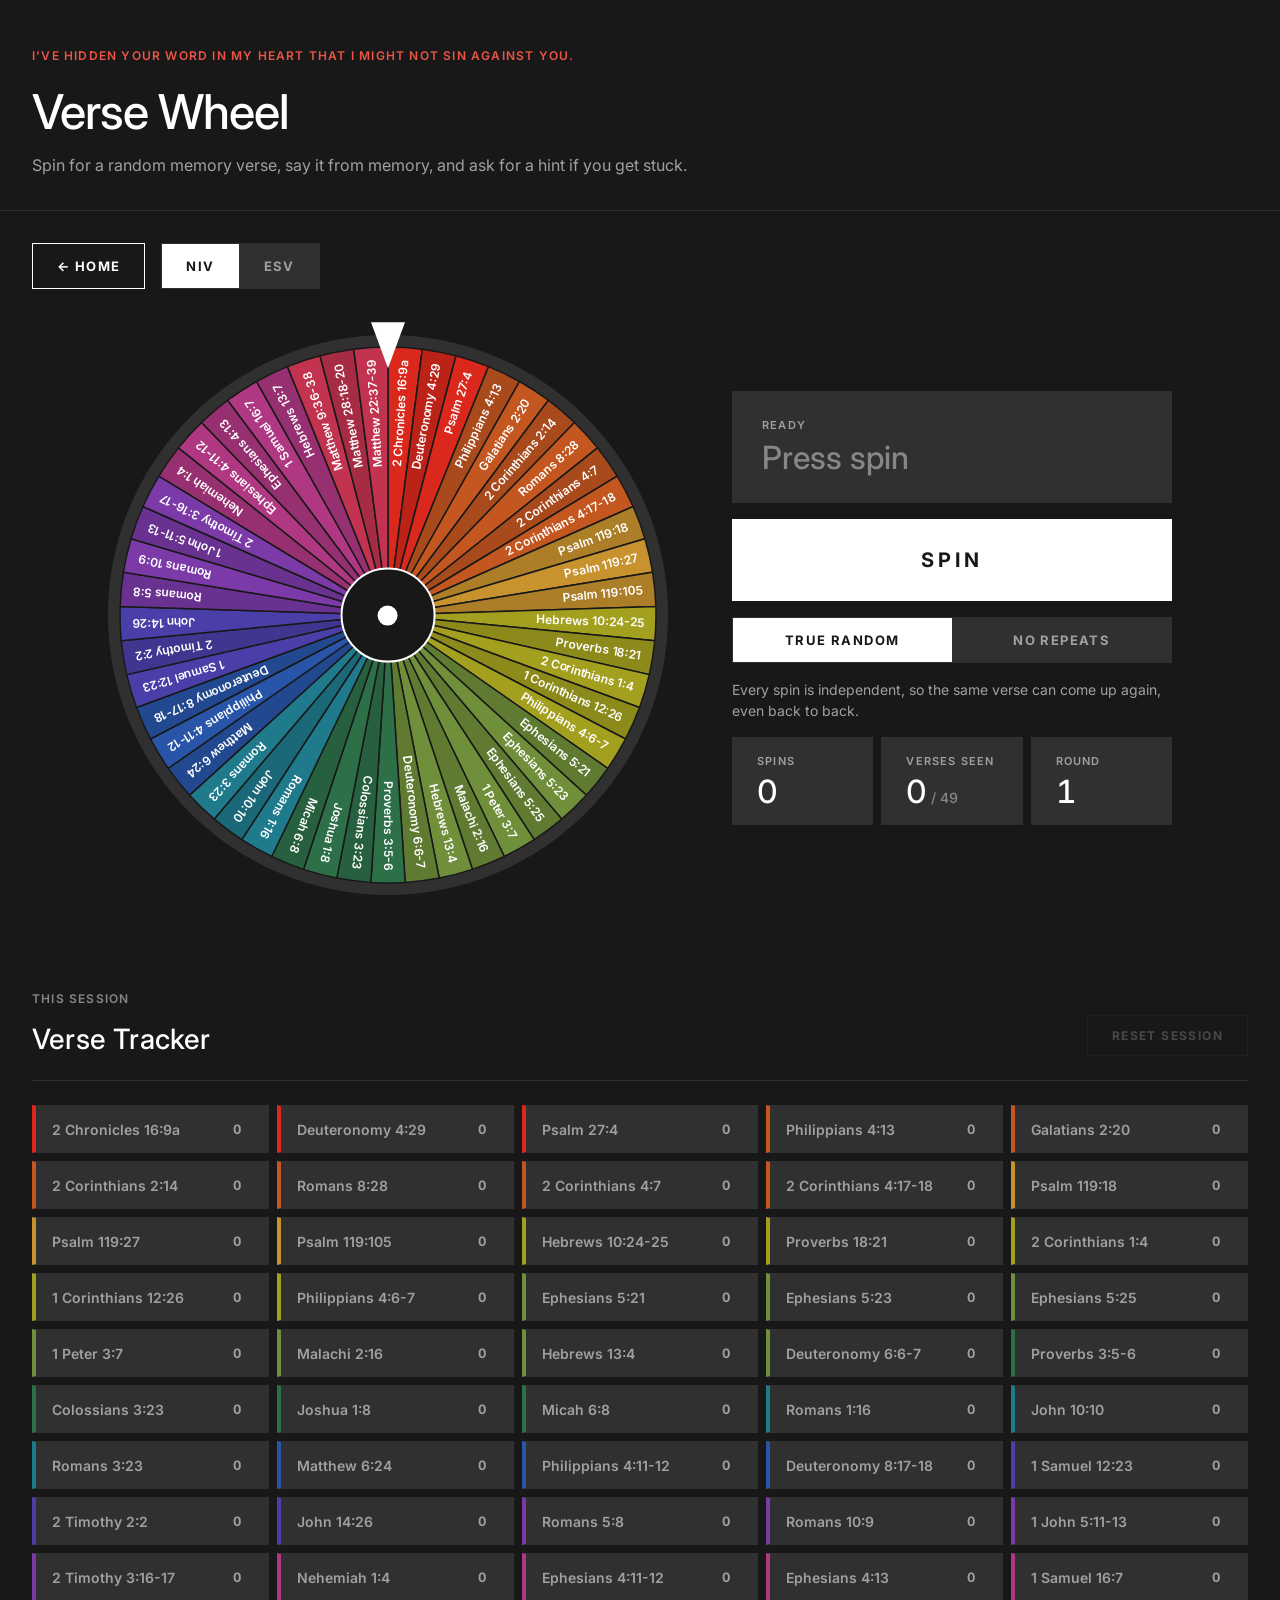
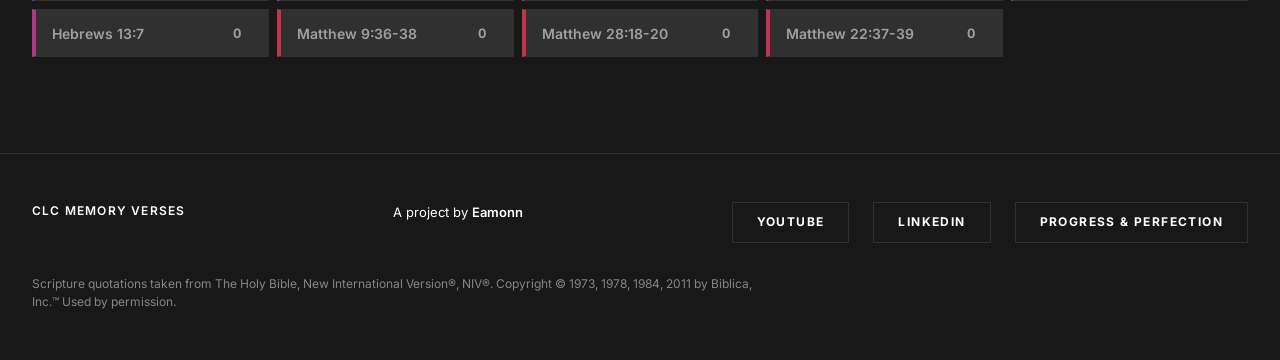
==== verse-wheel/index.html @ 1c8c3b12 "Add Verse Wheel sub page at /verse-wheel/ Wheel-of-fortune spinner that cycles through every verse r" ====
<!DOCTYPE html>
<html lang="en">
<head>
<meta charset="UTF-8">
<meta name="viewport" content="width=device-width, initial-scale=1.0">
<title>Verse Wheel — CLC Verses</title>
<meta name="description" content="Spin a wheel to pull a random memory verse from the CLC 2 Year All-In Curriculum.">
<link rel="canonical" href="https://clc-verses.netlify.app/verse-wheel/">

<!-- Open Graph -->
<meta property="og:type" content="website">
<meta property="og:url" content="https://clc-verses.netlify.app/verse-wheel/">
<meta property="og:title" content="Verse Wheel — CLC Verses">
<meta property="og:image" content="https://clc-verses.netlify.app/assets/twitterimg.png">
<meta property="og:image:secure_url" content="https://clc-verses.netlify.app/assets/twitterimg.png">
<meta property="og:image:type" content="image/png">
<meta property="og:image:width" content="2006">
<meta property="og:image:height" content="892">
<meta property="og:image:alt" content="CLC Verses — All-In Scripture Memorization">
<meta property="og:description" content="Spin a wheel to pull a random memory verse from the CLC 2 Year All-In Curriculum.">
<meta property="og:site_name" content="CLC Verses">
<meta property="og:locale" content="en_US">

<!-- Twitter Card -->
<meta name="twitter:card" content="summary_large_image">
<meta name="twitter:creator" content="@eamonncottrell">
<meta name="twitter:url" content="https://clc-verses.netlify.app/verse-wheel/">
<meta name="twitter:title" content="Verse Wheel — CLC Verses">
<meta name="twitter:description" content="Spin a wheel to pull a random memory verse from the CLC 2 Year All-In Curriculum.">
<meta name="twitter:image" content="https://clc-verses.netlify.app/assets/twitterimg.png">
<meta name="twitter:image:alt" content="CLC Verses — All-In Scripture Memorization">

<link rel="preconnect" href="https://fonts.googleapis.com">
<link rel="preconnect" href="https://fonts.gstatic.com" crossorigin>
<link rel="preload" href="https://fonts.googleapis.com/css2?family=Inter:wght@400;500;600;700&display=optional" as="style">
<link href="https://fonts.googleapis.com/css2?family=Inter:wght@400;500;600;700&display=optional" rel="stylesheet" media="print" onload="this.media='all'">
<noscript><link href="https://fonts.googleapis.com/css2?family=Inter:wght@400;500;600;700&display=optional" rel="stylesheet"></noscript>
<style>
:root {
  --canvas: #181818;
  --canvas-elevated: #303030;
  --hairline: #303030;
  --ink: #ffffff;
  --body: #a0a0a0;
  --muted: #868686;

  --xxxs: 4px;  --xxs: 8px;  --xs: 16px;  --sm: 24px;
  --md: 32px;   --lg: 48px;  --xl: 64px;  --xxl: 96px;

  --ease-out: cubic-bezier(0.2, 0.65, 0.3, 1);
}

* { box-sizing: border-box; margin: 0; padding: 0; }

html, body {
  background: var(--canvas);
  color: var(--ink);
  font-family: 'Inter', -apple-system, system-ui, sans-serif;
  font-weight: 400;
  -webkit-font-smoothing: antialiased;
  min-height: 100vh;
}
body:has(dialog[open]) { overflow: hidden; }

button {
  font-family: inherit;
  border: none;
  background: none;
  color: inherit;
  cursor: pointer;
  padding: 0;
  text-align: left;
}
a { color: inherit; }

:focus-visible { outline: 2px solid var(--ink); outline-offset: 3px; }

.sr-only {
  position: absolute;
  width: 1px; height: 1px;
  overflow: hidden;
  clip: rect(0 0 0 0);
  white-space: nowrap;
}

/* ===== HEADER ===== */
.site-header {
  padding: var(--lg) var(--md) var(--md);
  border-bottom: 1px solid var(--hairline);
  max-width: 1280px;
  margin: 0 auto;
}
.eyebrow {
  font-size: 12px;
  font-weight: 600;
  letter-spacing: 1.2px;
  text-transform: uppercase;
  margin-bottom: var(--sm);
}
.site-header h1 {
  font-size: 48px;
  font-weight: 500;
  line-height: 1.05;
  letter-spacing: -0.96px;
  margin-bottom: var(--xs);
}
.site-header .lede {
  color: var(--body);
  font-size: 16px;
  line-height: 1.55;
  max-width: 680px;
}

/* ===== TOOLBAR ===== */
main {
  padding: var(--md) var(--md) var(--xxl);
  max-width: 1280px;
  margin: 0 auto;
}
.toolbar {
  display: flex;
  align-items: center;
  gap: var(--xs);
  flex-wrap: wrap;
  margin-bottom: var(--md);
}
.back-link {
  display: inline-flex;
  align-items: center;
  gap: var(--xxs);
  font-size: 13px;
  font-weight: 700;
  letter-spacing: 1.4px;
  text-transform: uppercase;
  text-decoration: none;
  color: var(--ink);
  cursor: pointer;
  padding: 14px var(--sm);
  border: 1px solid var(--ink);
  background: transparent;
  white-space: nowrap;
  user-select: none;
  transition: background 0.15s var(--ease-out), color 0.15s var(--ease-out);
}
.back-link:hover { background: var(--ink); color: var(--canvas); }

/* Segmented toggle — same look as the home page's view / translation toggles */
.segmented {
  display: inline-flex;
  border: 1px solid var(--hairline);
  background: var(--canvas-elevated);
}
.segmented button {
  padding: 14px 24px;
  font-size: 13px;
  font-weight: 700;
  letter-spacing: 1.4px;
  text-transform: uppercase;
  color: var(--body);
  transition: background 0.18s var(--ease-out), color 0.18s var(--ease-out);
}
.segmented button:hover { color: var(--ink); }
.segmented button.is-active { background: var(--ink); color: var(--canvas); }
.segmented .divider { width: 1px; background: var(--hairline); }

/* ===== STAGE: wheel + controls ===== */
.stage {
  display: grid;
  gap: var(--lg);
  max-width: 600px;
  margin: 0 auto;
}

.wheel-wrap {
  position: relative;
  width: 100%;
  margin-top: 14px; /* room for the pointer tip that overhangs the rim */
  padding: 10px;
  border-radius: 50%;
  background: var(--canvas-elevated);
  border: 1px solid var(--hairline);
}
/* The canvas is square, so its corners swing outside the circle while it
   rotates. Clipping here keeps them from creating page-level overflow
   (which widens the layout viewport on phones mid-spin). */
.wheel-clip {
  border-radius: 50%;
  overflow: hidden;
  aspect-ratio: 1;
}
.wheel {
  display: block;
  width: 100%;
  aspect-ratio: 1;
  will-change: transform;
}
.hub {
  position: absolute;
  top: 50%; left: 50%;
  width: 17%;
  aspect-ratio: 1;
  transform: translate(-50%, -50%);
  border-radius: 50%;
  background: var(--canvas);
  border: 2px solid var(--ink);
  display: grid;
  place-items: center;
  pointer-events: none;
}
.hub::after {
  content: "";
  width: 22%; aspect-ratio: 1;
  border-radius: 50%;
  background: var(--ink);
}
.pointer {
  position: absolute;
  top: -14px; left: 50%;
  width: 34px; height: 46px;
  margin-left: -17px;
  background: var(--ink);
  clip-path: polygon(0 0, 100% 0, 50% 100%);
  transform-origin: 50% 10%;
  z-index: 2;
  pointer-events: none;
}
.pointer.is-settling { transition: transform 0.28s var(--ease-out); }

.controls { display: grid; gap: var(--xs); align-content: center; }

.readout {
  --accent: var(--hairline);
  border: 1px solid var(--hairline);
  border-left: 6px solid var(--accent);
  background: var(--canvas-elevated);
  padding: var(--sm);
  min-height: 112px;
  display: flex;
  flex-direction: column;
  justify-content: center;
  gap: var(--xxs);
  transition: border-color 0.2s var(--ease-out);
}
.readout-label {
  font-size: 11px;
  font-weight: 600;
  letter-spacing: 1.2px;
  text-transform: uppercase;
  color: var(--body);
}
.readout-ref {
  font-size: 32px;
  font-weight: 700;
  line-height: 1.15;
  white-space: nowrap;
  overflow: hidden;
  text-overflow: ellipsis;
}
.readout.is-idle .readout-ref { color: var(--muted); font-weight: 500; }
.readout.is-spinning .readout-ref { color: var(--body); }

.spin-btn {
  width: 100%;
  padding: 28px var(--md);
  background: var(--ink);
  color: var(--canvas);
  border: 1px solid var(--ink);
  font-size: 20px;
  font-weight: 700;
  letter-spacing: 4px;
  text-transform: uppercase;
  text-align: center;
  transition: background 0.15s var(--ease-out), color 0.15s var(--ease-out), transform 0.15s var(--ease-out), opacity 0.15s var(--ease-out);
}
.spin-btn:hover:not(:disabled) { background: transparent; color: var(--ink); }
.spin-btn:active:not(:disabled) { transform: scale(0.99); }
.spin-btn:disabled { opacity: 0.35; cursor: not-allowed; }

.mode-toggle { display: flex; }
.mode-toggle button { flex: 1; text-align: center; padding-left: var(--xs); padding-right: var(--xs); }
.mode-note {
  color: var(--body);
  font-size: 14px;
  line-height: 1.5;
  min-height: 3em;
}

.stats {
  display: grid;
  grid-template-columns: repeat(auto-fit, minmax(120px, 1fr));
  gap: var(--xxs);
}
.stat {
  background: var(--canvas-elevated);
  border: 1px solid var(--hairline);
  padding: var(--xs) var(--sm);
}
.stat-label {
  font-size: 11px;
  font-weight: 600;
  letter-spacing: 1.2px;
  text-transform: uppercase;
  color: var(--body);
  margin-bottom: var(--xxs);
}
.stat-value {
  font-size: 32px;
  font-weight: 500;
  line-height: 1;
  letter-spacing: -0.4px;
  font-variant-numeric: tabular-nums;
}
.stat-value small { font-size: 14px; color: var(--muted); font-weight: 500; letter-spacing: 0; }

/* ===== TRACKER ===== */
.tracker { margin-top: var(--xxl); }
.tracker-head {
  display: flex;
  align-items: flex-end;
  justify-content: space-between;
  gap: var(--sm);
  flex-wrap: wrap;
  padding-bottom: var(--sm);
  margin-bottom: var(--sm);
  border-bottom: 1px solid var(--hairline);
}
.section-label {
  font-size: 12px;
  font-weight: 600;
  letter-spacing: 1.2px;
  text-transform: uppercase;
  color: var(--muted);
  margin-bottom: var(--xs);
}
.section-head { font-size: 28px; font-weight: 500; letter-spacing: 0.2px; }
.reset-btn {
  padding: 12px var(--sm);
  border: 1px solid var(--hairline);
  font-size: 12px;
  font-weight: 700;
  letter-spacing: 1.4px;
  text-transform: uppercase;
  color: var(--body);
  transition: background 0.15s var(--ease-out), color 0.15s var(--ease-out), border-color 0.15s var(--ease-out);
}
.reset-btn:hover:not(:disabled) { color: var(--ink); border-color: var(--ink); }
.reset-btn.is-armed { background: var(--ink); color: var(--canvas); border-color: var(--ink); }
.reset-btn:disabled { opacity: 0.35; cursor: not-allowed; }

.chip-grid {
  list-style: none;
  display: grid;
  grid-template-columns: repeat(auto-fill, minmax(230px, 1fr));
  gap: var(--xxs);
}
.chip {
  display: flex;
  align-items: center;
  justify-content: space-between;
  gap: var(--xs);
  padding: 12px var(--xs);
  background: var(--canvas-elevated);
  border: 1px solid var(--hairline);
  border-left: 4px solid var(--accent);
  color: var(--body);
}
.chip-ref { font-size: 14px; font-weight: 600; }
.chip-count {
  min-width: 30px;
  text-align: center;
  padding: 2px 8px;
  border: 1px solid var(--hairline);
  font-size: 13px;
  font-weight: 700;
  font-variant-numeric: tabular-nums;
}
.chip.is-hit { color: var(--ink); }
.chip.is-hit .chip-count { background: var(--ink); color: var(--canvas); border-color: var(--ink); }
.chip.is-new { animation: chip-pop 0.9s var(--ease-out); }
@keyframes chip-pop {
  0%   { transform: scale(1.05); border-color: var(--ink); border-left-color: var(--ink); }
  100% { transform: scale(1); }
}

/* ===== RESULT DIALOG ===== */
.result {
  border: none;
  background: transparent;
  color: var(--ink);
  width: 100%;
  height: 100%;
  max-width: none;
  max-height: none;
  padding: var(--sm);
  overflow-y: auto;
}
.result[open] { display: flex; }
.result::backdrop {
  background: rgba(10, 10, 10, 0.84);
  opacity: 0;
  transition: opacity 0.25s var(--ease-out);
}
.result.is-in::backdrop { opacity: 1; }

.result-card {
  --accent: var(--ink);
  width: 100%;
  max-width: 880px;
  margin: auto;
  background: var(--canvas-elevated);
  border: 1px solid var(--accent);
  opacity: 0;
  transform: translateY(20px) scale(0.97);
  transition: opacity 0.26s var(--ease-out), transform 0.38s var(--ease-out);
}
.result.is-in .result-card { opacity: 1; transform: none; }

.result-top {
  height: 72px;
  background: var(--accent);
  position: relative;
}
.result-top::after {
  content: "";
  position: absolute;
  bottom: var(--xs);
  left: var(--lg);
  width: 24px;
  height: 1px;
  background: rgba(255,255,255,0.6);
}
.result-body { padding: var(--lg); }
.result-eyebrow {
  font-size: 12px;
  font-weight: 600;
  letter-spacing: 1.2px;
  text-transform: uppercase;
  color: var(--body);
  margin-bottom: var(--sm);
}
.result-refrow {
  display: flex;
  align-items: center;
  flex-wrap: wrap;
  gap: var(--xs) var(--sm);
}
.result-ref {
  font-size: clamp(34px, 6vw, 56px);
  font-weight: 500;
  line-height: 1.05;
  letter-spacing: -1px;
}
.hint-btn {
  padding: 12px var(--xs);
  border: 1px solid var(--ink);
  font-size: 12px;
  font-weight: 700;
  letter-spacing: 1.4px;
  text-transform: uppercase;
  white-space: nowrap;
  transition: background 0.15s var(--ease-out), color 0.15s var(--ease-out);
}
.hint-btn:hover, .hint-btn[aria-expanded="true"] { background: var(--ink); color: var(--canvas); }

/* Accordion via grid-template-rows, same technique as the home page's verse cards */
.hint {
  display: grid;
  grid-template-rows: minmax(0, 0fr);
  transition: grid-template-rows 0.36s var(--ease-out);
}
.hint.is-open { grid-template-rows: minmax(0, 1fr); }
.hint-inner { min-height: 0; overflow: hidden; }
.hint-body {
  margin-top: var(--sm);
  padding-top: var(--sm);
  border-top: 1px solid var(--hairline);
  border-top-color: rgba(255,255,255,0.14);
}
.hint-label {
  font-size: 11px;
  font-weight: 600;
  letter-spacing: 1.2px;
  text-transform: uppercase;
  color: var(--body);
  margin-bottom: var(--xxs);
}
.hint-text {
  font-size: clamp(20px, 3.6vw, 28px);
  line-height: 1.35;
}
.result-count {
  margin-top: var(--md);
  font-size: 13px;
  color: var(--body);
}
.result-actions {
  display: flex;
  gap: var(--xs);
  margin-top: var(--sm);
  flex-wrap: wrap;
}
.btn {
  flex: 1 1 180px;
  padding: 18px var(--sm);
  border: 1px solid var(--ink);
  font-size: 13px;
  font-weight: 700;
  letter-spacing: 1.4px;
  text-transform: uppercase;
  text-align: center;
  transition: background 0.15s var(--ease-out), color 0.15s var(--ease-out);
}
.btn-solid { background: var(--ink); color: var(--canvas); }
.btn-solid:hover { background: transparent; color: var(--ink); }
.btn-ghost:hover { background: var(--ink); color: var(--canvas); }

/* ===== FOOTER ===== */
footer {
  border-top: 1px solid var(--hairline);
  padding: var(--lg) var(--md);
  max-width: 1280px;
  margin: 0 auto;
  color: var(--body);
  font-size: 13px;
  line-height: 1.55;
  display: flex;
  flex-direction: column;
  gap: var(--md);
}
.footer-row {
  display: flex;
  justify-content: space-between;
  align-items: flex-start;
  flex-wrap: wrap;
  gap: var(--md);
}
.footer-row .mark {
  font-size: 12px;
  font-weight: 600;
  letter-spacing: 1.2px;
  text-transform: uppercase;
  color: var(--ink);
}
.attribution { max-width: 720px; font-size: 12px; color: var(--muted); line-height: 1.55; }
.byline { font-size: 13px; color: var(--ink); }
.byline strong { font-weight: 600; }
.socials { display: flex; gap: var(--sm); flex-wrap: wrap; }
.socials a {
  font-size: 12px;
  font-weight: 700;
  letter-spacing: 1.4px;
  text-transform: uppercase;
  color: var(--ink);
  text-decoration: none;
  padding: 10px var(--sm);
  border: 1px solid var(--hairline);
  transition: background 0.15s var(--ease-out), color 0.15s var(--ease-out), border-color 0.15s var(--ease-out);
}
.socials a:hover { background: var(--ink); color: var(--canvas); border-color: var(--ink); }

/* ===== RESPONSIVE ===== */
@media (min-width: 1000px) {
  .stage {
    max-width: none;
    grid-template-columns: minmax(0, 560px) minmax(320px, 440px);
    justify-content: center;
    align-items: center;
    gap: var(--xl);
  }
}
@media (max-width: 720px) {
  .site-header { padding: var(--lg) var(--sm) var(--md); }
  .site-header h1 { font-size: 34px; letter-spacing: -0.68px; }
  main { padding: var(--sm) var(--sm) var(--xl); }
  .stage { gap: var(--md); }
  .segmented button { padding: 10px 14px; font-size: 12px; letter-spacing: 0.8px; }
  .back-link { padding: 10px 14px; font-size: 12px; letter-spacing: 0.8px; }
  .readout { min-height: 96px; padding: var(--xs) var(--sm); }
  .readout-ref { font-size: 26px; }
  .spin-btn { padding: 24px var(--sm); font-size: 18px; }
  .tracker { margin-top: var(--xl); }
  .result { padding: var(--xs); }
  .result-top { height: 56px; }
  .result-top::after { left: var(--sm); }
  .result-body { padding: var(--sm); }
  footer { padding: var(--md) var(--sm); }
}
@media (max-width: 420px) {
  .segmented button { padding: 8px 10px; font-size: 11px; letter-spacing: 0.4px; }
  .back-link { padding: 8px 10px; font-size: 11px; letter-spacing: 0.4px; }
  .chip-grid { grid-template-columns: 1fr; }
}

@media (prefers-reduced-motion: reduce) {
  *, *::before, *::after {
    animation-duration: 0.01ms !important;
    transition-duration: 0.01ms !important;
  }
}
</style>

<!-- Favicons -->
<link rel="apple-touch-icon" sizes="180x180" href="/apple-touch-icon.png">
<link rel="icon" type="image/png" sizes="32x32" href="/favicon-32x32.png">
<link rel="icon" type="image/png" sizes="16x16" href="/favicon-16x16.png">
<link rel="manifest" href="/site.webmanifest">
<link rel="mask-icon" href="/safari-pinned-tab.svg" color="#5bbad5">
<meta name="msapplication-TileColor" content="#da532c">
<meta name="theme-color" content="#181818">

<script type="application/ld+json">
{
  "@context": "https://schema.org",
  "@type": "WebPage",
  "name": "Verse Wheel — CLC Verses",
  "url": "https://clc-verses.netlify.app/verse-wheel/",
  "description": "Spin a wheel to pull a random memory verse from the CLC 2 Year All-In Curriculum.",
  "isPartOf": {
    "@type": "WebSite",
    "name": "CLC Verses",
    "url": "https://clc-verses.netlify.app/"
  },
  "inLanguage": "en"
}
</script>
</head>
<body data-translation="NIV">

<header class="site-header">
  <div class="eyebrow" style="color: #ea5544;">I've hidden your word in my heart that I might not sin against you.</div>
  <h1>Verse Wheel</h1>
  <p class="lede">Spin for a random memory verse, say it from memory, and ask for a hint if you get stuck.</p>
</header>

<main>
  <div class="toolbar">
    <a class="back-link" href="/">← Home</a>
    <div class="segmented translation-toggle" role="group" aria-label="Bible translation">
      <button type="button" data-tr="NIV" aria-pressed="true">NIV</button>
      <div class="divider"></div>
      <button type="button" data-tr="ESV" aria-pressed="false">ESV</button>
    </div>
  </div>

  <section class="stage" aria-label="Verse wheel">
    <div class="wheel-wrap">
      <div class="pointer" aria-hidden="true"></div>
      <div class="wheel-clip"><canvas class="wheel" aria-hidden="true"></canvas></div>
      <div class="hub" aria-hidden="true"></div>
    </div>

    <div class="controls">
      <div class="readout is-idle" aria-hidden="true">
        <div class="readout-label">Ready</div>
        <div class="readout-ref">Press spin</div>
      </div>

      <button type="button" class="spin-btn">Spin</button>

      <div class="segmented mode-toggle" role="group" aria-label="Selection mode">
        <button type="button" data-mode="random" aria-pressed="true">True Random</button>
        <div class="divider"></div>
        <button type="button" data-mode="norepeat" aria-pressed="false">No Repeats</button>
      </div>
      <p class="mode-note"></p>

      <div class="stats" aria-label="Session stats">
        <div class="stat"><div class="stat-label">Spins</div><div class="stat-value" data-stat="spins">0</div></div>
        <div class="stat"><div class="stat-label">Verses seen</div><div class="stat-value" data-stat="seen">0</div></div>
        <div class="stat"><div class="stat-label">Round</div><div class="stat-value" data-stat="round">1</div></div>
      </div>
    </div>
  </section>

  <section class="tracker" aria-labelledby="tracker-title">
    <div class="tracker-head">
      <div>
        <div class="section-label">This session</div>
        <h2 class="section-head" id="tracker-title">Verse Tracker</h2>
      </div>
      <button type="button" class="reset-btn">Reset session</button>
    </div>
    <ul class="chip-grid"><!-- rendered by wheel.js --></ul>
  </section>
</main>

<dialog class="result" aria-labelledby="result-ref">
  <div class="result-card">
    <div class="result-top"></div>
    <div class="result-body">
      <div class="result-eyebrow"></div>
      <div class="result-refrow">
        <h2 class="result-ref" id="result-ref"></h2>
        <button type="button" class="hint-btn" aria-expanded="false" aria-controls="result-hint">Show hint</button>
      </div>
      <div class="hint" id="result-hint" inert>
        <div class="hint-inner">
          <div class="hint-body">
            <div class="hint-label">First five words</div>
            <p class="hint-text"></p>
          </div>
        </div>
      </div>
      <p class="result-count"></p>
      <div class="result-actions">
        <button type="button" class="btn btn-ghost" data-act="dismiss">Dismiss</button>
        <button type="button" class="btn btn-solid" data-act="again">Spin Again</button>
      </div>
    </div>
  </div>
</dialog>

<p class="sr-only" id="live" aria-live="polite"></p>

<footer>
  <div class="footer-row">
    <div class="mark">CLC Memory Verses</div>
    <div class="byline">A project by <strong>Eamonn</strong></div>
    <nav class="socials">
      <a href="https://www.youtube.com/@eamonncottrell" target="_blank" rel="noopener noreferrer">YouTube</a>
      <a href="https://www.linkedin.com/in/eamonncottrell/" target="_blank" rel="noopener noreferrer">LinkedIn</a>
      <a href="https://www.progressandperfection.com/" target="_blank" rel="noopener noreferrer">Progress & Perfection</a>
    </nav>
  </div>
  <div class="footer-row">
    <div class="attribution" data-attribution></div>
  </div>
</footer>

<script src="/data.js" defer></script>
<script src="/verse-wheel/wheel.js" defer></script>
</body>
</html>
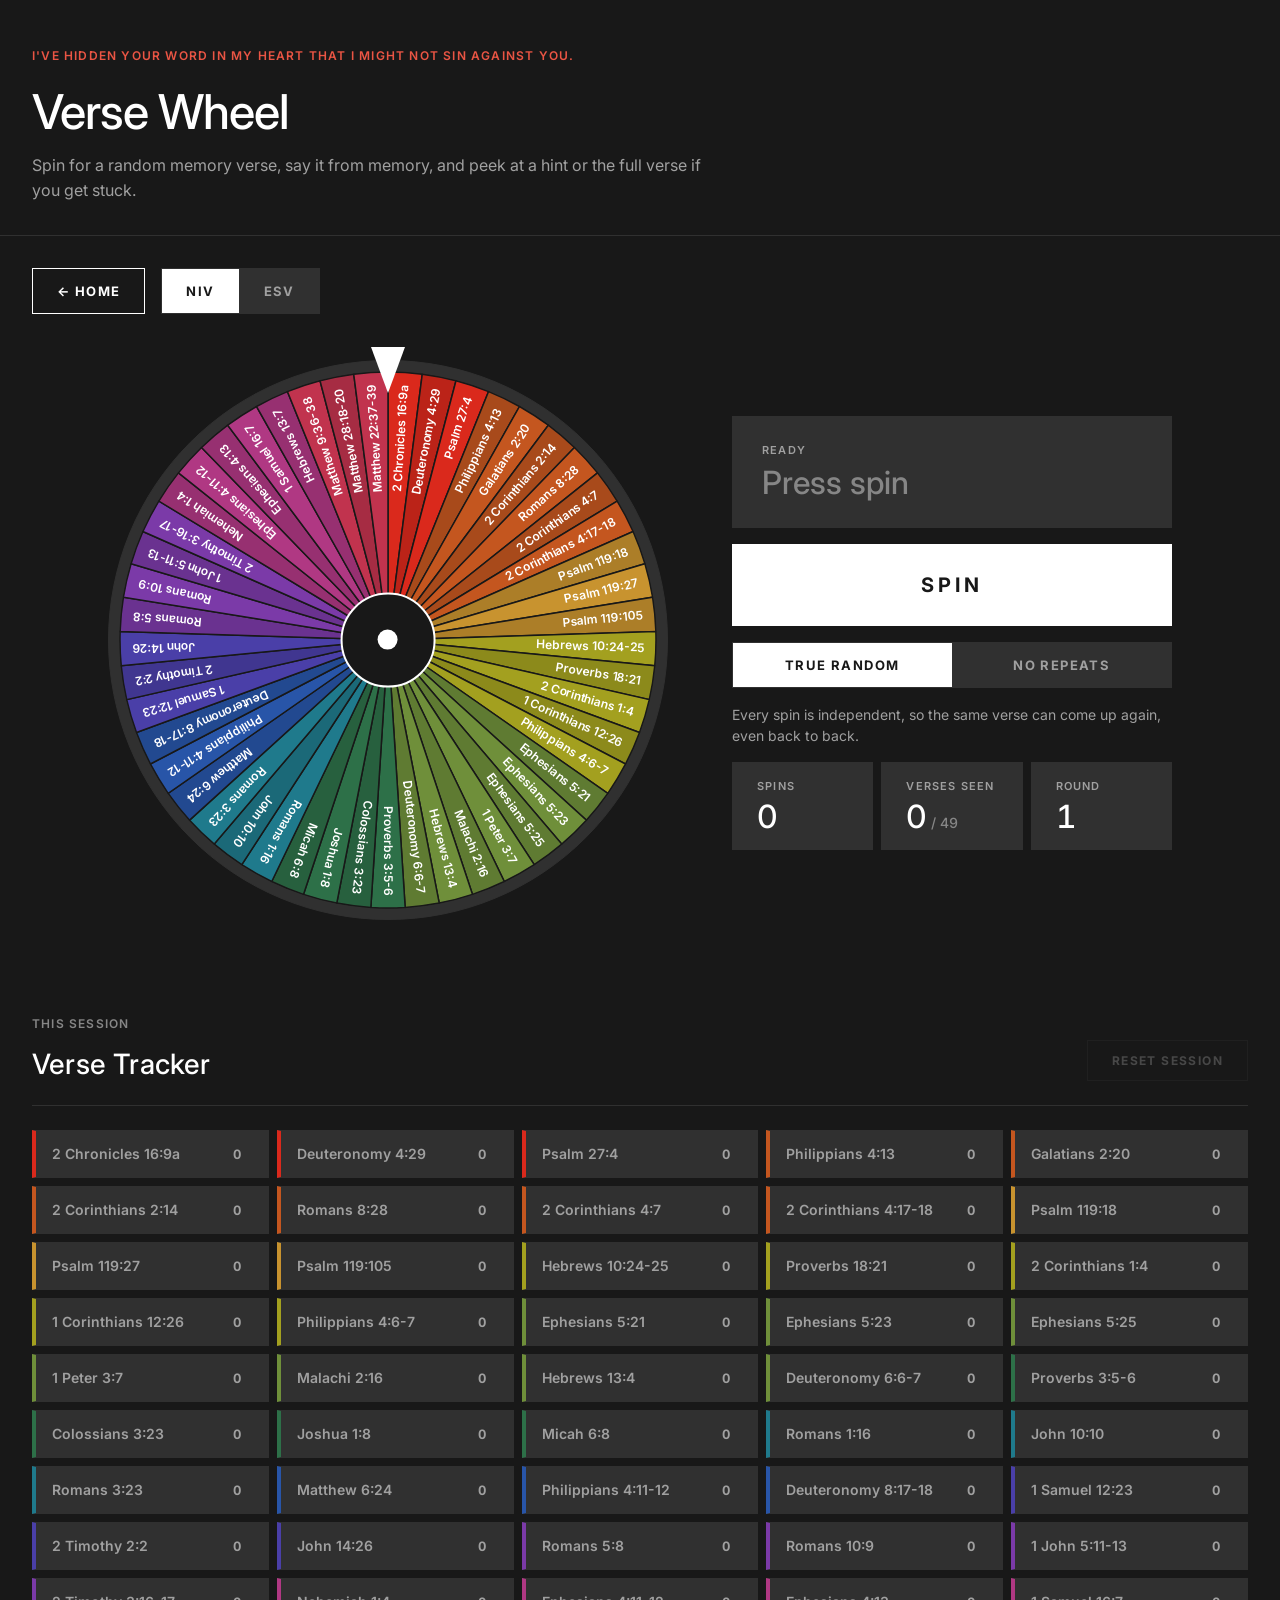
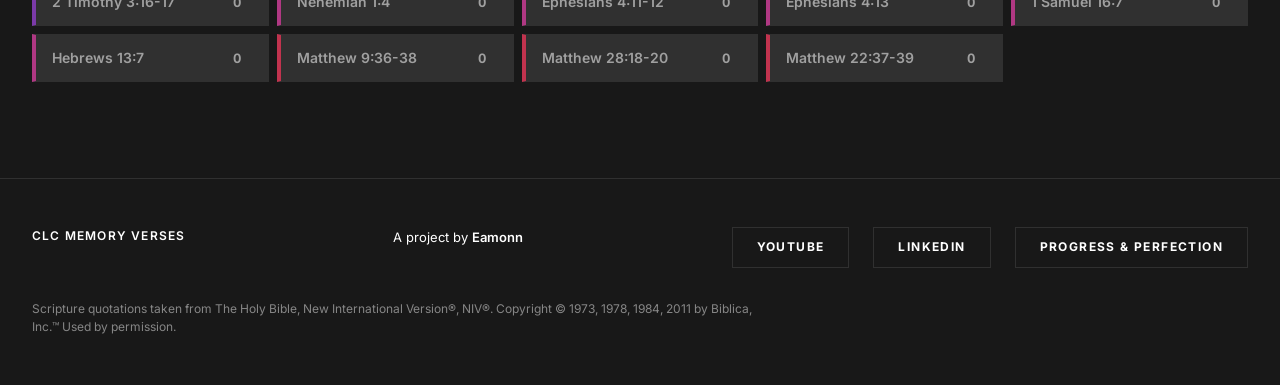
==== commit 97b60676: "Add Show verse button to Verse Wheel result card Reveals the full verse in the current translation. " ====
--- a/verse-wheel/index.html
+++ b/verse-wheel/index.html
@@ -450,6 +450,7 @@
   line-height: 1.05;
   letter-spacing: -1px;
 }
+.reveal-btns { display: flex; flex-wrap: wrap; gap: var(--xxs); }
 .hint-btn {
   padding: 12px var(--xs);
   border: 1px solid var(--ink);
@@ -488,6 +489,7 @@
   font-size: clamp(20px, 3.6vw, 28px);
   line-height: 1.35;
 }
+.hint.is-verse .hint-text { font-size: clamp(17px, 2.6vw, 21px); line-height: 1.6; }
 .result-count {
   margin-top: var(--md);
   font-size: 13px;
@@ -629,7 +631,7 @@
 <header class="site-header">
   <div class="eyebrow" style="color: #ea5544;">I've hidden your word in my heart that I might not sin against you.</div>
   <h1>Verse Wheel</h1>
-  <p class="lede">Spin for a random memory verse, say it from memory, and ask for a hint if you get stuck.</p>
+  <p class="lede">Spin for a random memory verse, say it from memory, and peek at a hint or the full verse if you get stuck.</p>
 </header>
 
 <main>
@@ -691,12 +693,15 @@
       <div class="result-eyebrow"></div>
       <div class="result-refrow">
         <h2 class="result-ref" id="result-ref"></h2>
-        <button type="button" class="hint-btn" aria-expanded="false" aria-controls="result-hint">Show hint</button>
+        <div class="reveal-btns">
+          <button type="button" class="hint-btn" data-reveal="hint" aria-expanded="false" aria-controls="result-hint">Show hint</button>
+          <button type="button" class="hint-btn" data-reveal="verse" aria-expanded="false" aria-controls="result-hint">Show verse</button>
+        </div>
       </div>
       <div class="hint" id="result-hint" inert>
         <div class="hint-inner">
           <div class="hint-body">
-            <div class="hint-label">First five words</div>
+            <div class="hint-label"></div>
             <p class="hint-text"></p>
           </div>
         </div>
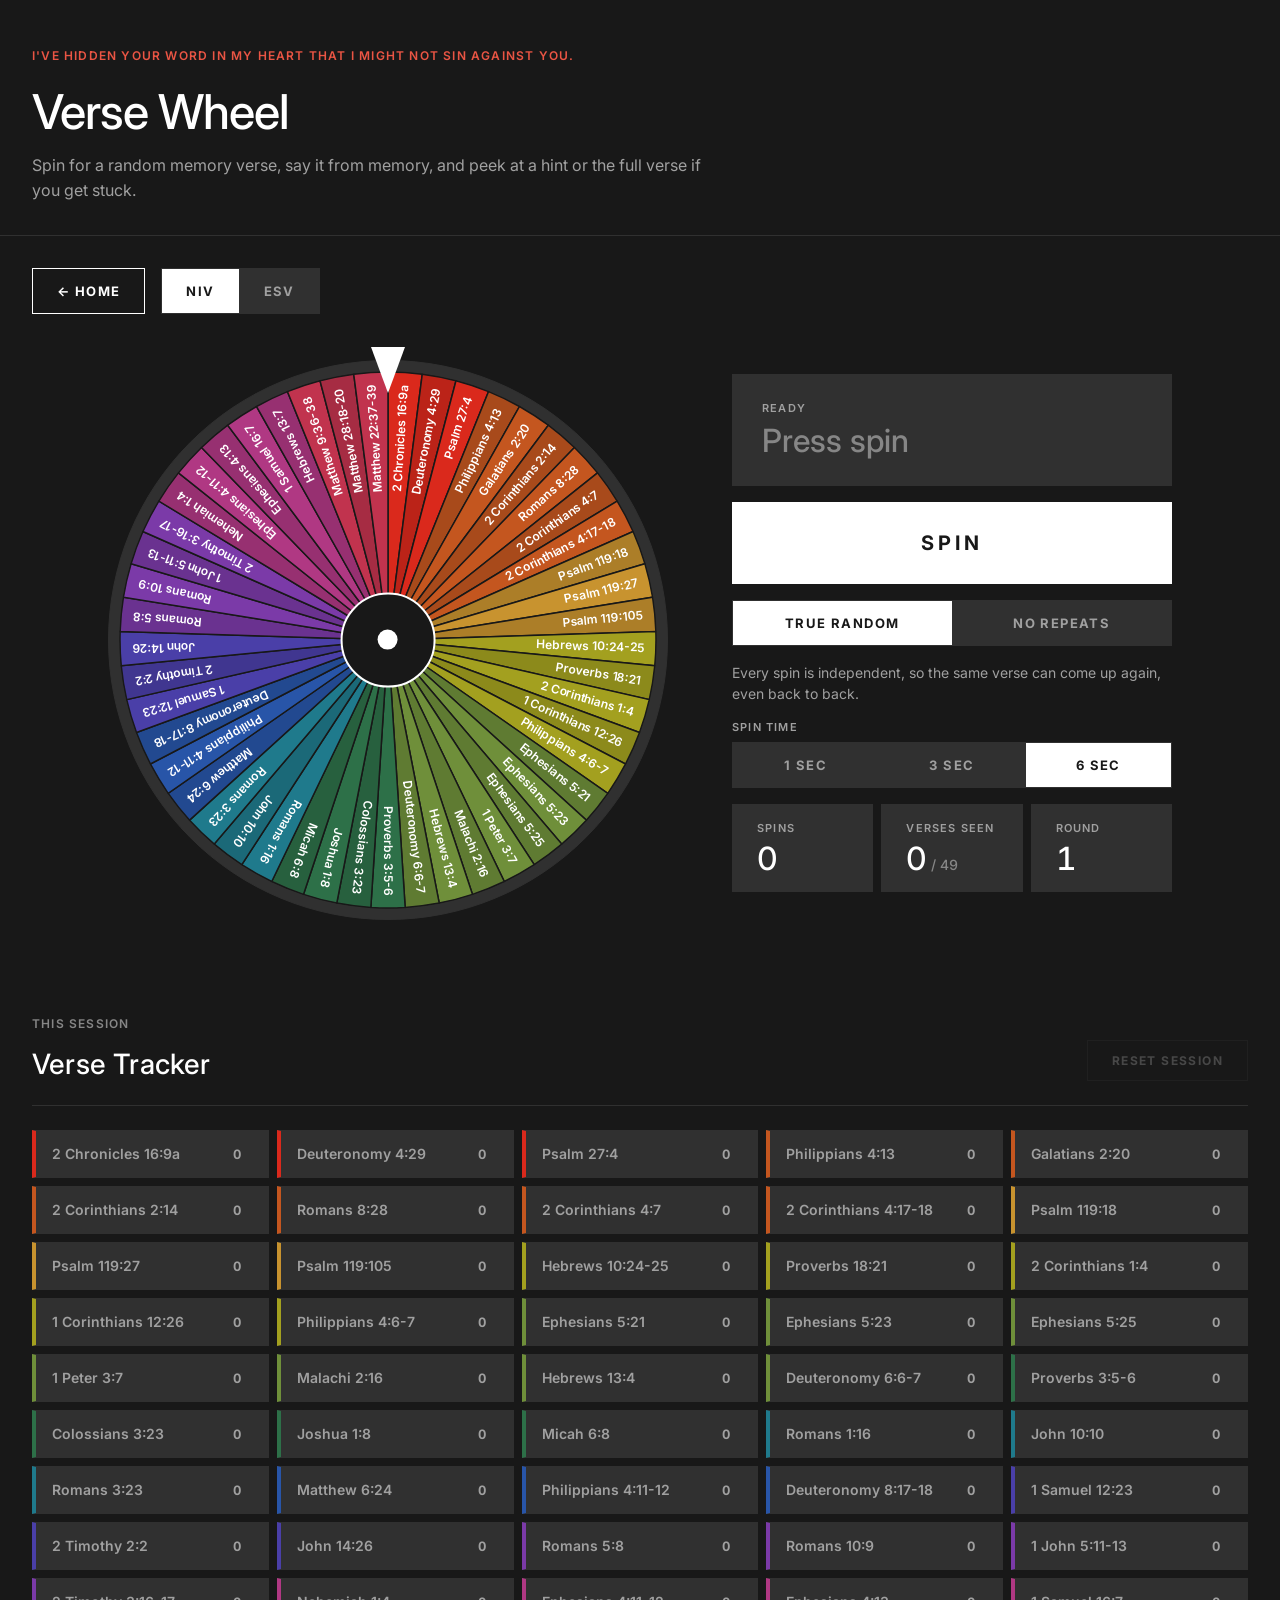
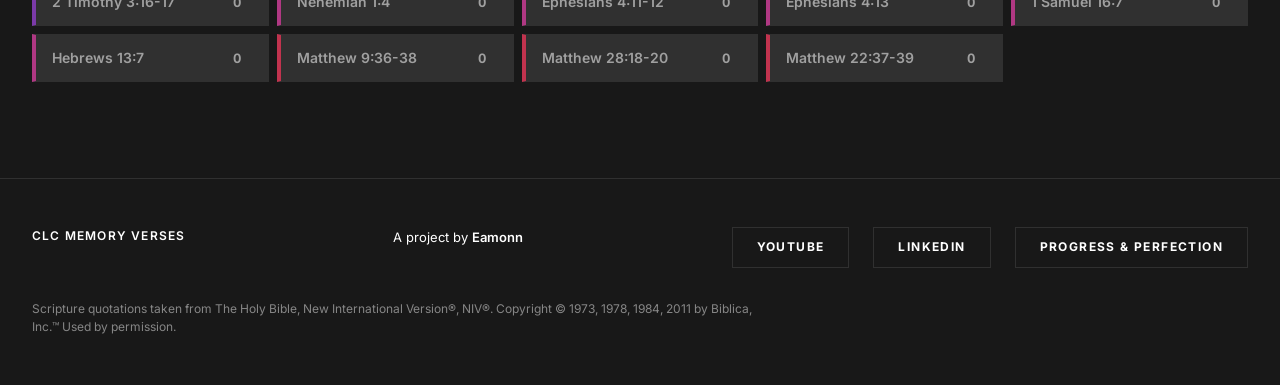
==== commit 3b48086e: "Add spin time option (1, 3, or 6 sec) to Verse Wheel Fewer full turns at shorter durations so the sp" ====
--- a/verse-wheel/index.html
+++ b/verse-wheel/index.html
@@ -276,8 +276,16 @@
 .spin-btn:active:not(:disabled) { transform: scale(0.99); }
 .spin-btn:disabled { opacity: 0.35; cursor: not-allowed; }
 
-.mode-toggle { display: flex; }
-.mode-toggle button { flex: 1; text-align: center; padding-left: var(--xs); padding-right: var(--xs); }
+.mode-toggle, .speed-toggle { display: flex; }
+.control-label {
+  font-size: 11px;
+  font-weight: 600;
+  letter-spacing: 1.2px;
+  text-transform: uppercase;
+  color: var(--body);
+  margin-bottom: var(--xxs);
+}
+.mode-toggle button, .speed-toggle button { flex: 1; text-align: center; padding-left: var(--xs); padding-right: var(--xs); }
 .mode-note {
   color: var(--body);
   font-size: 14px;
@@ -665,6 +673,17 @@
         <button type="button" data-mode="norepeat" aria-pressed="false">No Repeats</button>
       </div>
       <p class="mode-note"></p>
+
+      <div class="speed">
+        <div class="control-label" id="speed-label">Spin time</div>
+        <div class="segmented speed-toggle" role="group" aria-labelledby="speed-label">
+          <button type="button" data-ms="1000" aria-pressed="false">1 sec</button>
+          <div class="divider"></div>
+          <button type="button" data-ms="3000" aria-pressed="false">3 sec</button>
+          <div class="divider"></div>
+          <button type="button" data-ms="6000" aria-pressed="true">6 sec</button>
+        </div>
+      </div>
 
       <div class="stats" aria-label="Session stats">
         <div class="stat"><div class="stat-label">Spins</div><div class="stat-value" data-stat="spins">0</div></div>
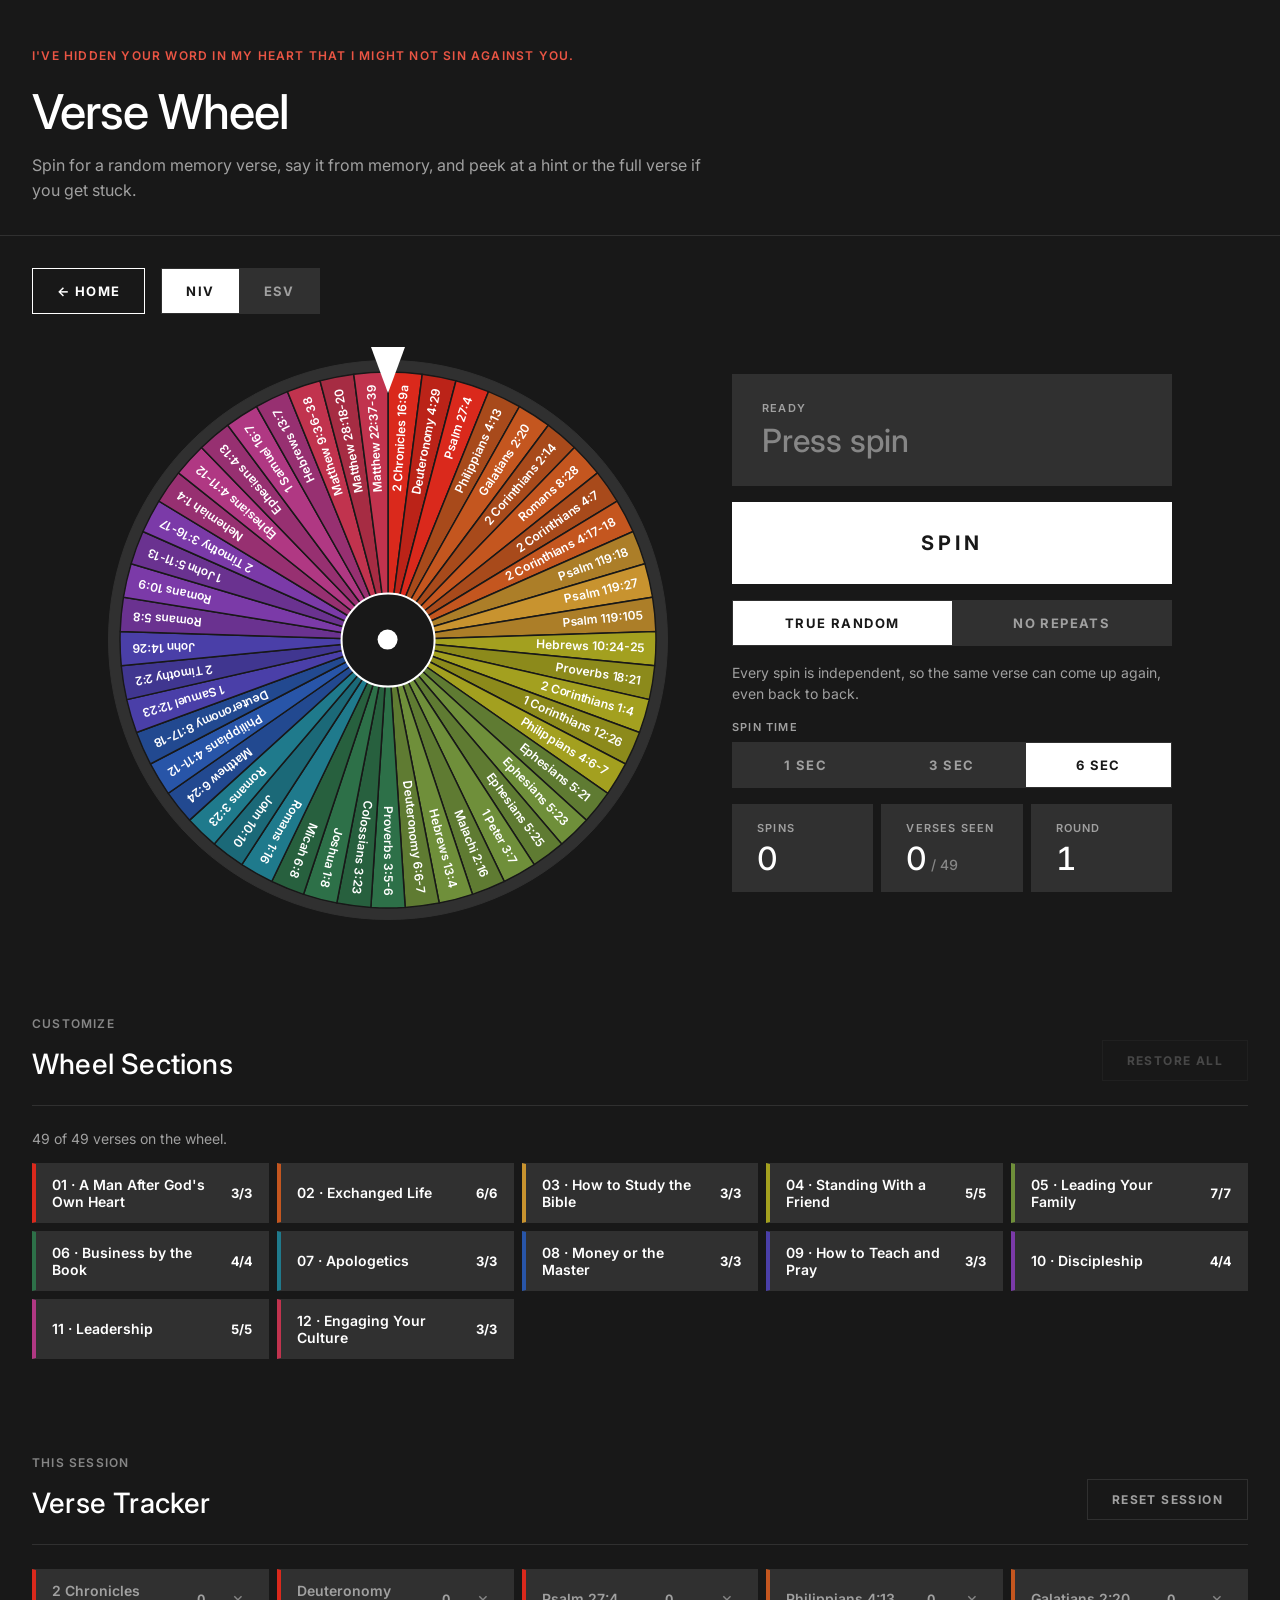
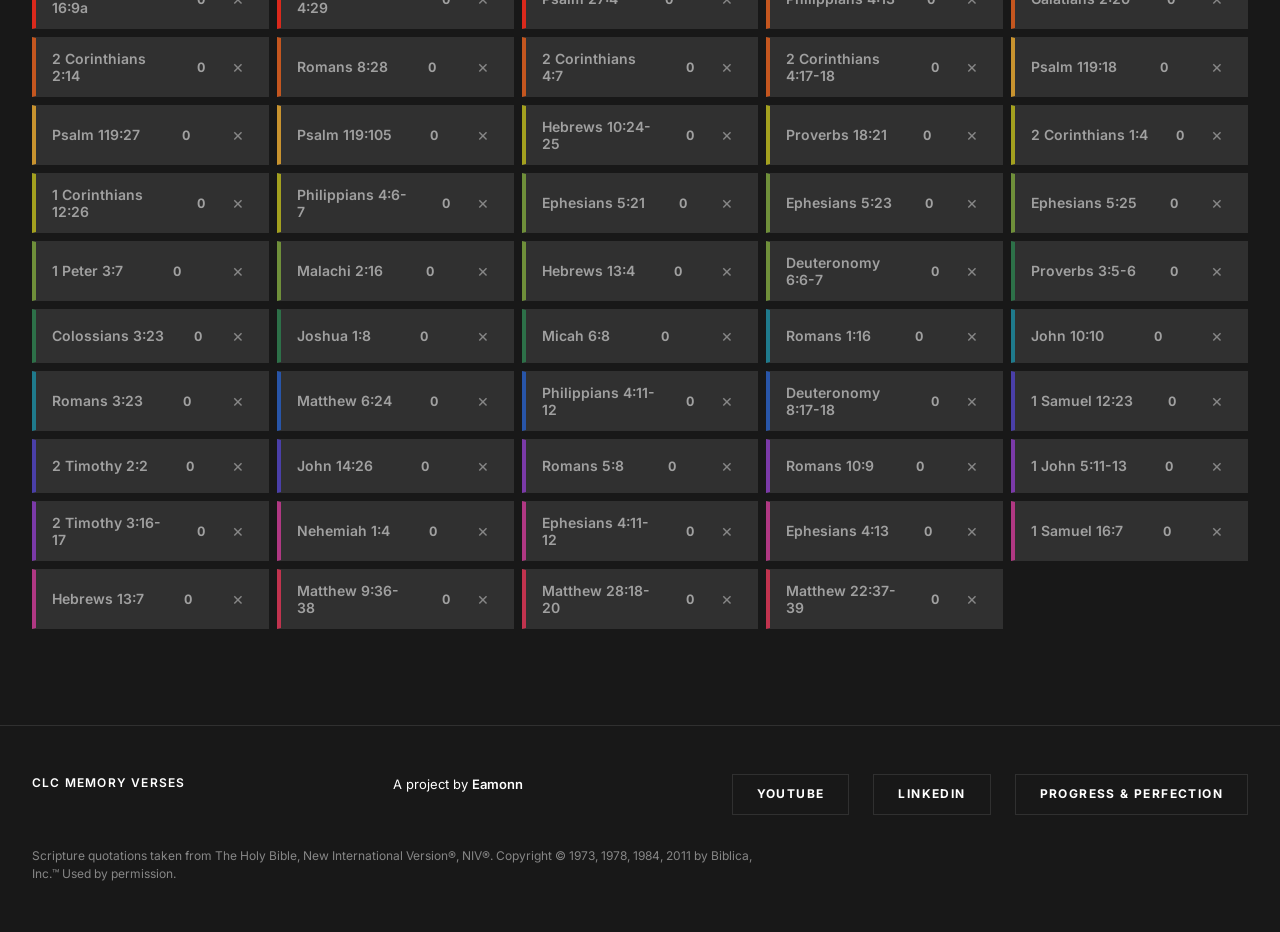
==== commit aa5f1939: "Verse Wheel: add/remove sections and individual verses Co-Authored-By: Claude Sonnet 5.5 <noreply@an" ====
--- a/verse-wheel/index.html
+++ b/verse-wheel/index.html
@@ -320,6 +320,35 @@
 }
 .stat-value small { font-size: 14px; color: var(--muted); font-weight: 500; letter-spacing: 0; }
 
+/* ===== WHEEL SECTIONS ===== */
+.sections { margin-top: var(--xxl); }
+.section-note { color: var(--body); font-size: 14px; margin-bottom: var(--xs); }
+.section-list {
+  display: grid;
+  grid-template-columns: repeat(auto-fill, minmax(230px, 1fr));
+  gap: var(--xxs);
+}
+.section-btn {
+  --accent: var(--ink);
+  display: flex;
+  align-items: center;
+  justify-content: space-between;
+  gap: var(--xs);
+  padding: 12px var(--xs);
+  background: var(--canvas-elevated);
+  border: 1px solid var(--hairline);
+  border-left: 4px solid var(--accent);
+  color: var(--muted);
+  font-size: 14px;
+  font-weight: 600;
+  transition: color 0.15s var(--ease-out), border-color 0.15s var(--ease-out);
+}
+.section-btn:hover:not(:disabled) { border-color: var(--ink); border-left-color: var(--accent); }
+.section-btn[aria-pressed="true"] { color: var(--ink); }
+.section-btn.is-partial { border-style: dashed; border-left-style: solid; }
+.section-btn:disabled { opacity: 0.5; cursor: not-allowed; }
+.section-n { font-size: 13px; font-weight: 700; font-variant-numeric: tabular-nums; }
+
 /* ===== TRACKER ===== */
 .tracker { margin-top: var(--xxl); }
 .tracker-head {
@@ -382,6 +411,20 @@
   font-weight: 700;
   font-variant-numeric: tabular-nums;
 }
+.chip-remove {
+  margin-left: -8px;
+  width: 28px; height: 28px;
+  flex: none;
+  text-align: center;
+  font-size: 18px;
+  line-height: 1;
+  color: var(--muted);
+  border: 1px solid transparent;
+}
+.chip-remove:hover:not(:disabled) { color: var(--ink); border-color: var(--ink); }
+.chip-remove:disabled { opacity: 0.35; cursor: not-allowed; }
+.chip.is-off { opacity: 0.45; border-left-color: var(--hairline); }
+.chip.is-off .chip-ref { text-decoration: line-through; }
 .chip.is-hit { color: var(--ink); }
 .chip.is-hit .chip-count { background: var(--ink); color: var(--canvas); border-color: var(--ink); }
 .chip.is-new { animation: chip-pop 0.9s var(--ease-out); }
@@ -691,6 +734,18 @@
         <div class="stat"><div class="stat-label">Round</div><div class="stat-value" data-stat="round">1</div></div>
       </div>
     </div>
+  </section>
+
+  <section class="sections" aria-labelledby="sections-title">
+    <div class="tracker-head">
+      <div>
+        <div class="section-label">Customize</div>
+        <h2 class="section-head" id="sections-title">Wheel Sections</h2>
+      </div>
+      <button type="button" class="reset-btn restore-btn">Restore all</button>
+    </div>
+    <p class="section-note"></p>
+    <div class="section-list"><!-- rendered by wheel.js --></div>
   </section>
 
   <section class="tracker" aria-labelledby="tracker-title">
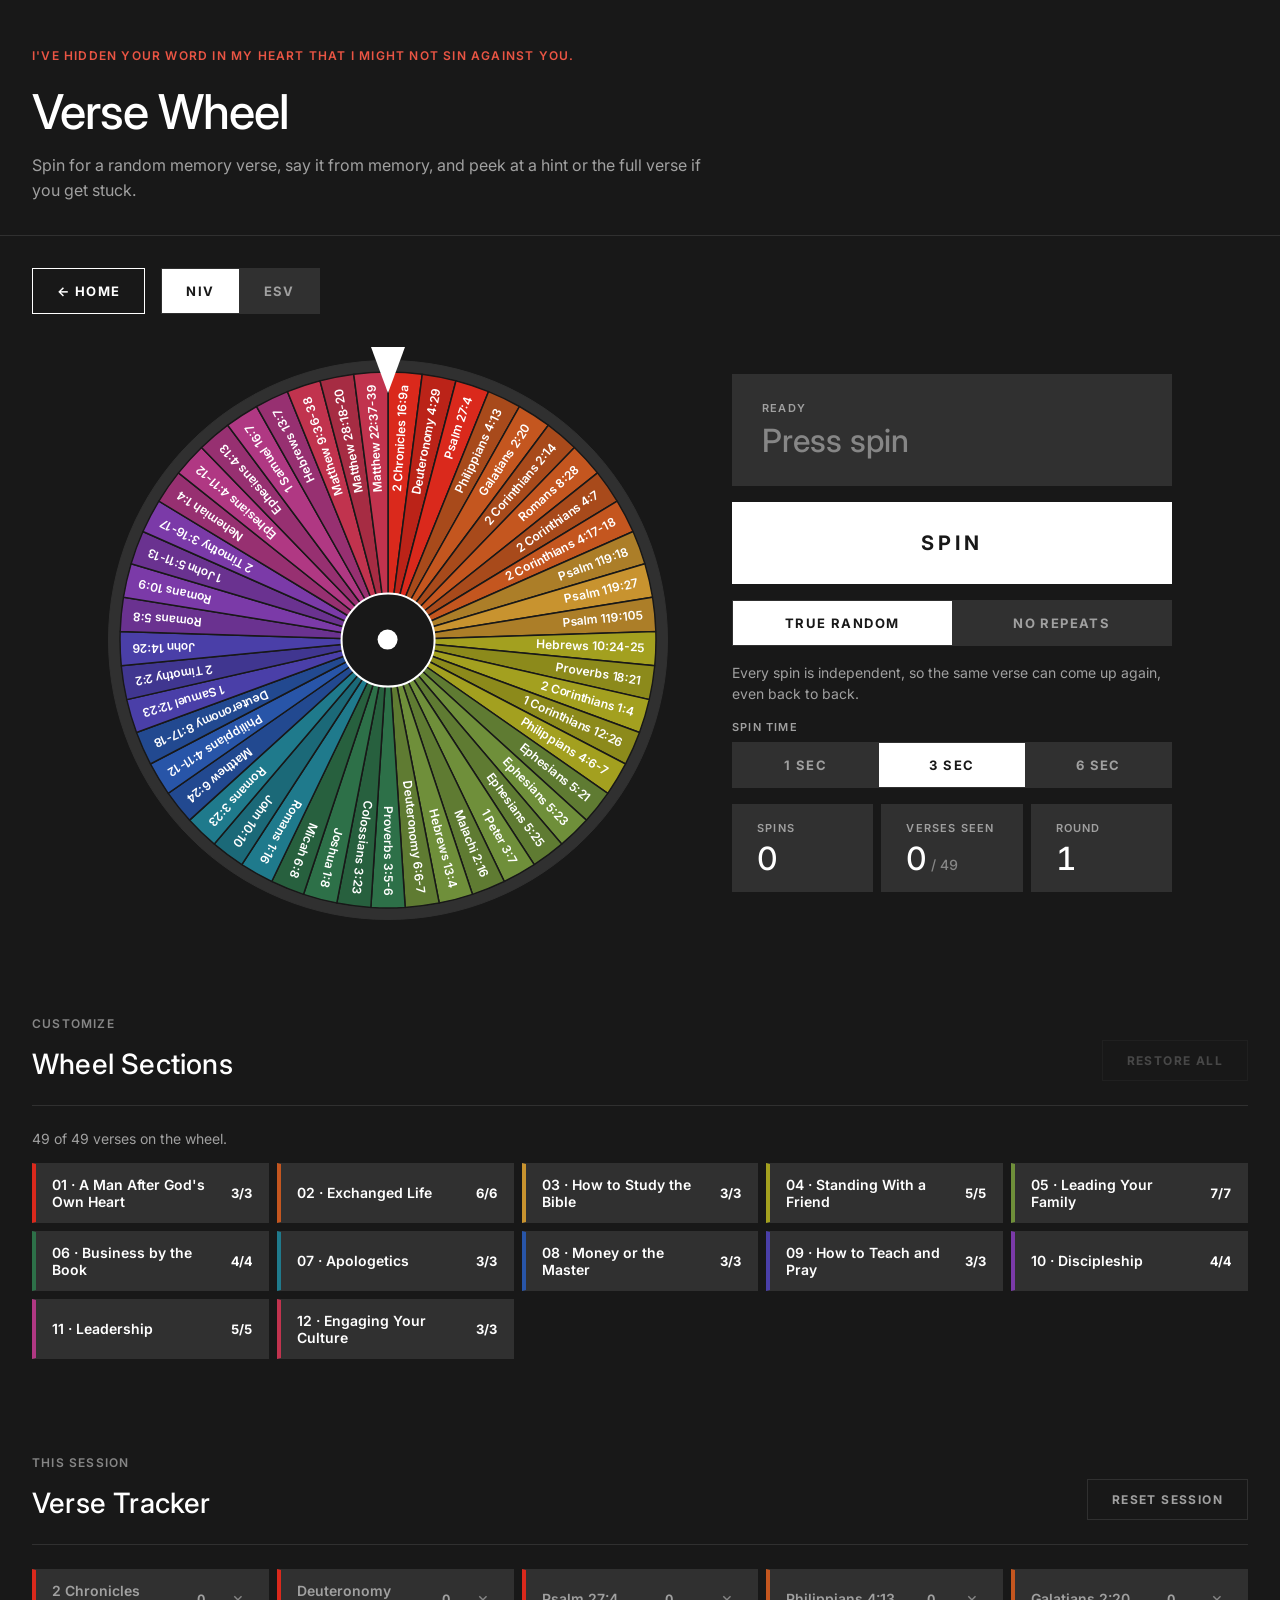
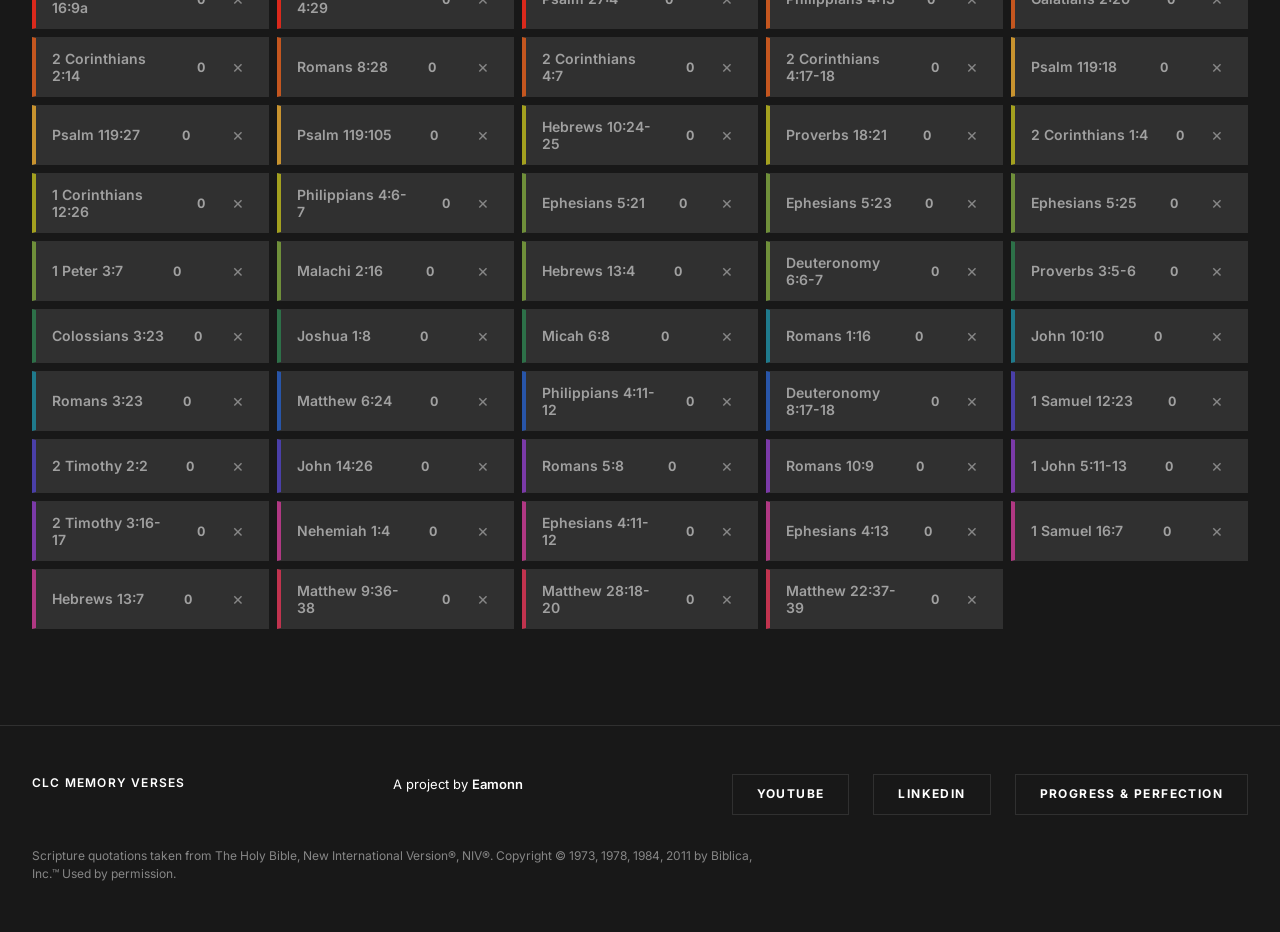
==== commit 9eb62d42: "Verse Wheel: default spin time 3s; click result card to reopen verse Co-Authored-By: Claude Sonnet 5" ====
--- a/verse-wheel/index.html
+++ b/verse-wheel/index.html
@@ -256,6 +256,8 @@
   overflow: hidden;
   text-overflow: ellipsis;
 }
+.readout.is-final { cursor: pointer; }
+.readout.is-final:hover { border-color: var(--ink); border-left-color: var(--accent); }
 .readout.is-idle .readout-ref { color: var(--muted); font-weight: 500; }
 .readout.is-spinning .readout-ref { color: var(--body); }
 
@@ -722,9 +724,9 @@
         <div class="segmented speed-toggle" role="group" aria-labelledby="speed-label">
           <button type="button" data-ms="1000" aria-pressed="false">1 sec</button>
           <div class="divider"></div>
-          <button type="button" data-ms="3000" aria-pressed="false">3 sec</button>
+          <button type="button" data-ms="3000" aria-pressed="true">3 sec</button>
           <div class="divider"></div>
-          <button type="button" data-ms="6000" aria-pressed="true">6 sec</button>
+          <button type="button" data-ms="6000" aria-pressed="false">6 sec</button>
         </div>
       </div>
 
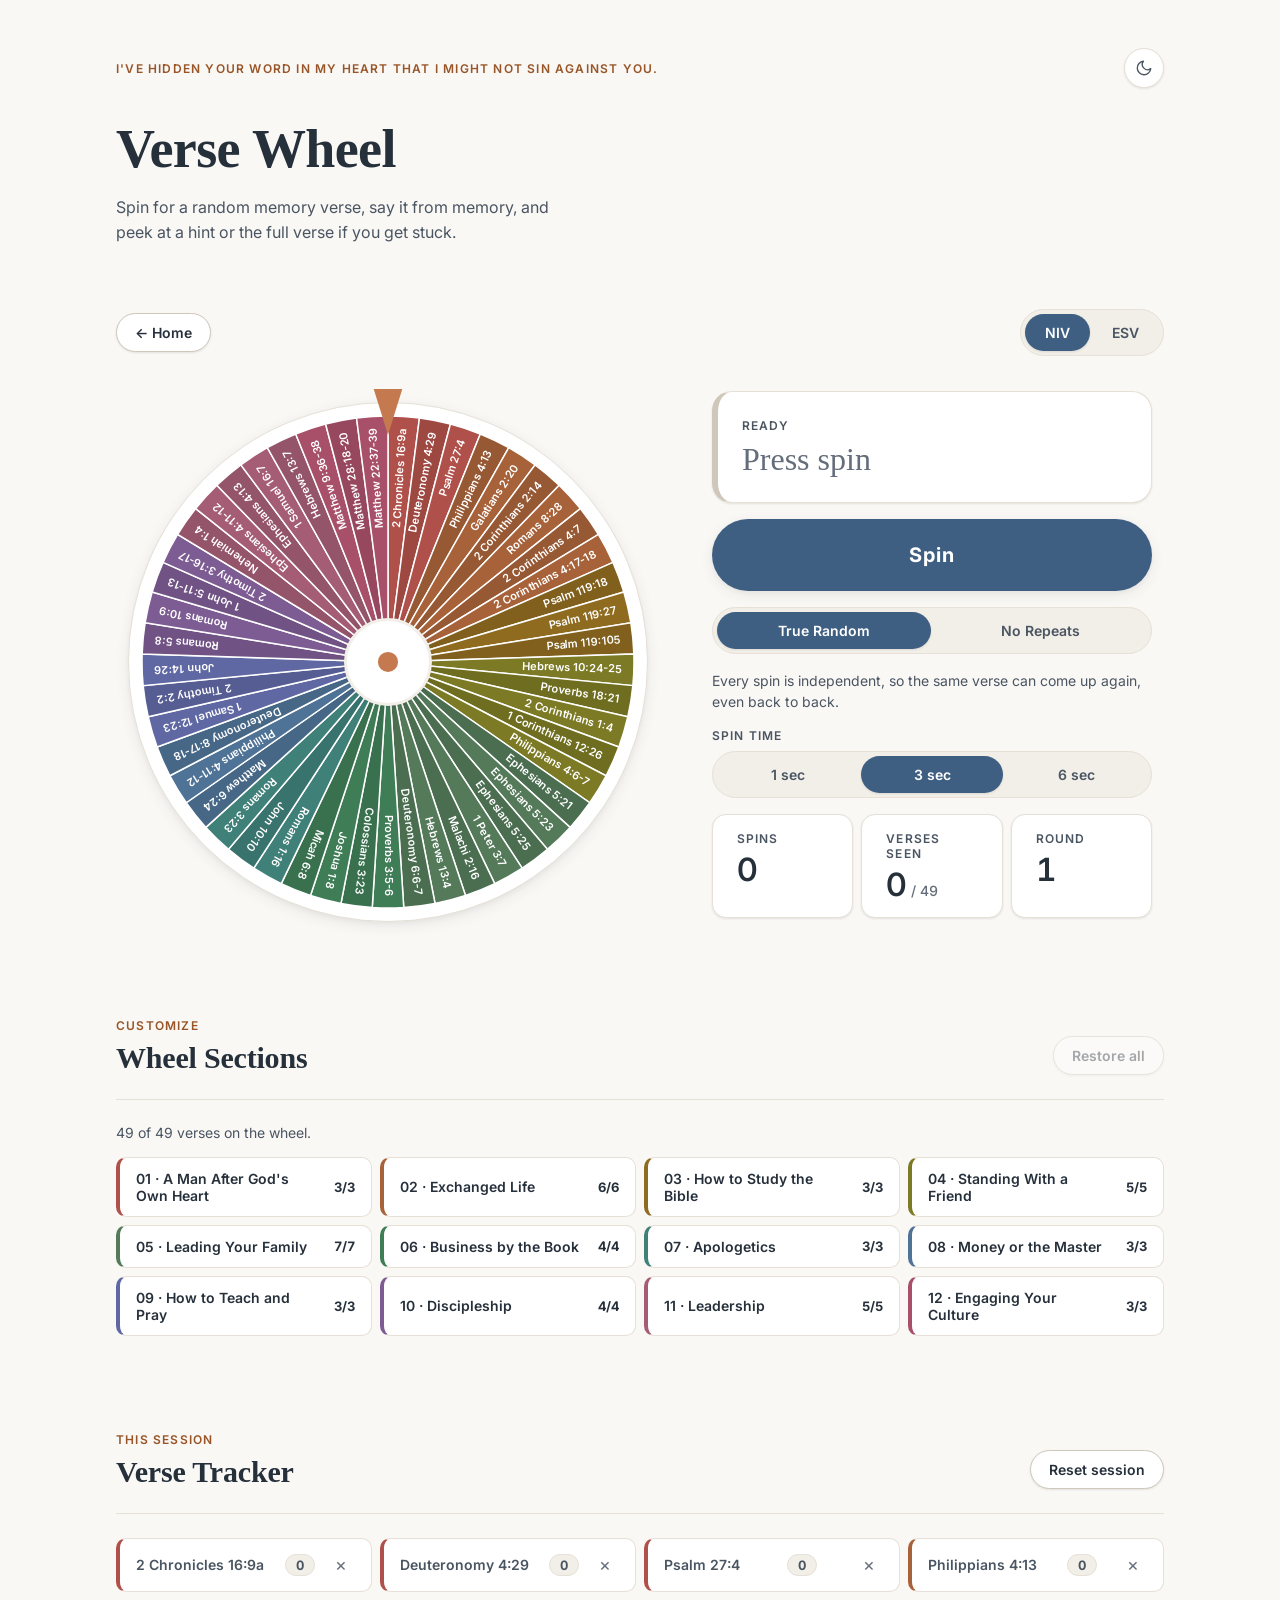
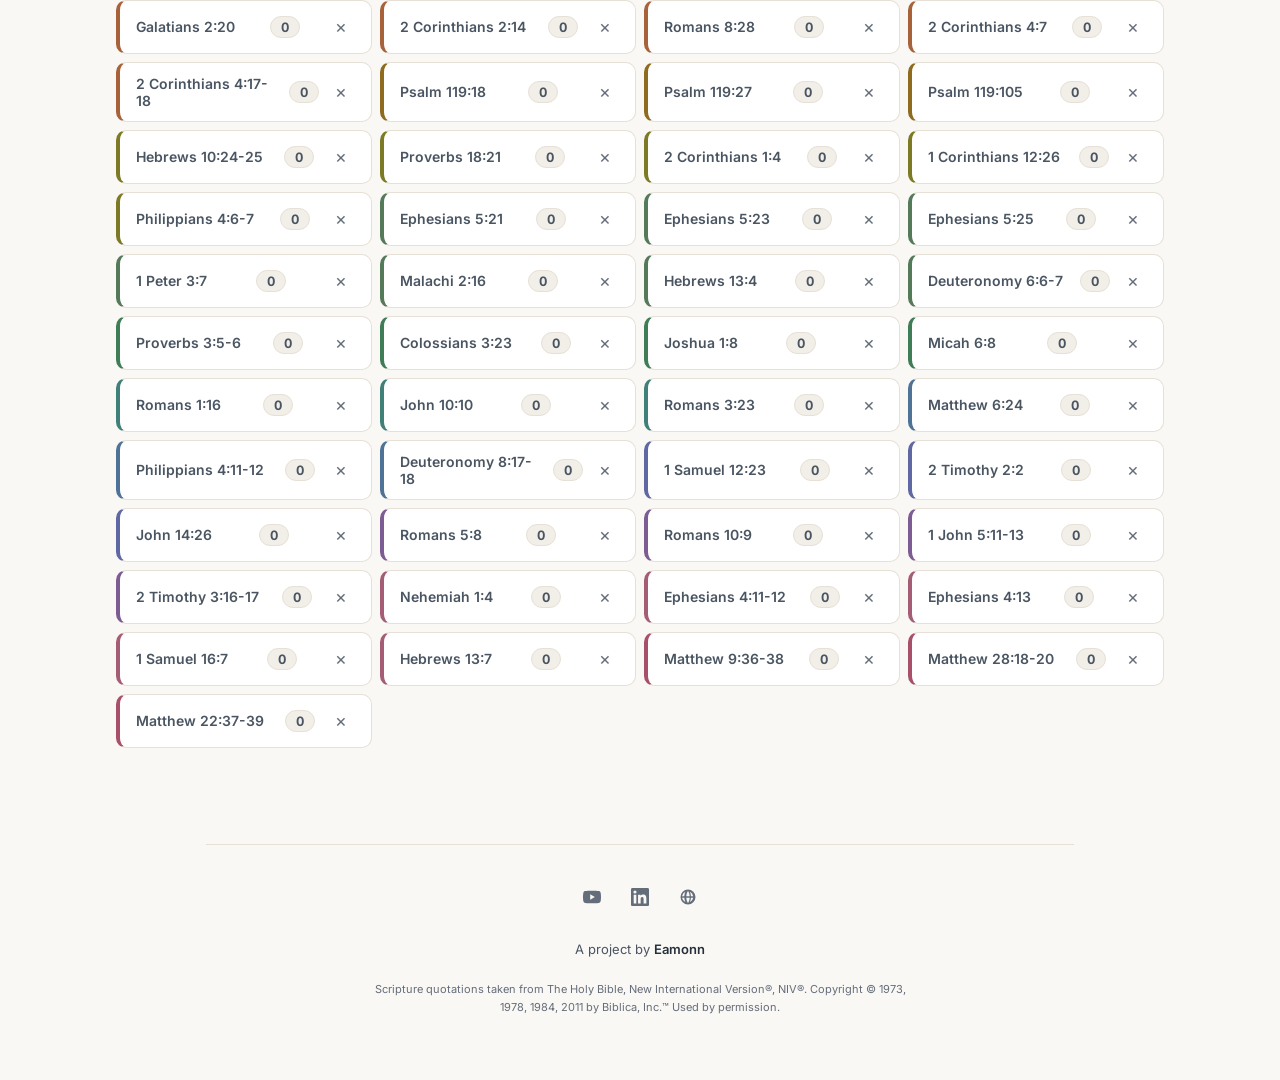
==== commit ab97036b: "Restyle site to match the Re-Verse design system Shared styles.css with light/dark tokens, serif hea" ====
--- a/verse-wheel/index.html
+++ b/verse-wheel/index.html
@@ -30,629 +30,14 @@
 <meta name="twitter:image" content="https://clc-verses.netlify.app/assets/twitterimg.png">
 <meta name="twitter:image:alt" content="CLC Verses — All-In Scripture Memorization">
 
+<script src="/theme.js"></script>
 <link rel="preconnect" href="https://fonts.googleapis.com">
 <link rel="preconnect" href="https://fonts.gstatic.com" crossorigin>
-<link rel="preload" href="https://fonts.googleapis.com/css2?family=Inter:wght@400;500;600;700&display=optional" as="style">
-<link href="https://fonts.googleapis.com/css2?family=Inter:wght@400;500;600;700&display=optional" rel="stylesheet" media="print" onload="this.media='all'">
-<noscript><link href="https://fonts.googleapis.com/css2?family=Inter:wght@400;500;600;700&display=optional" rel="stylesheet"></noscript>
-<style>
-:root {
-  --canvas: #181818;
-  --canvas-elevated: #303030;
-  --hairline: #303030;
-  --ink: #ffffff;
-  --body: #a0a0a0;
-  --muted: #868686;
-
-  --xxxs: 4px;  --xxs: 8px;  --xs: 16px;  --sm: 24px;
-  --md: 32px;   --lg: 48px;  --xl: 64px;  --xxl: 96px;
-
-  --ease-out: cubic-bezier(0.2, 0.65, 0.3, 1);
-}
-
-* { box-sizing: border-box; margin: 0; padding: 0; }
-
-html, body {
-  background: var(--canvas);
-  color: var(--ink);
-  font-family: 'Inter', -apple-system, system-ui, sans-serif;
-  font-weight: 400;
-  -webkit-font-smoothing: antialiased;
-  min-height: 100vh;
-}
-body:has(dialog[open]) { overflow: hidden; }
-
-button {
-  font-family: inherit;
-  border: none;
-  background: none;
-  color: inherit;
-  cursor: pointer;
-  padding: 0;
-  text-align: left;
-}
-a { color: inherit; }
-
-:focus-visible { outline: 2px solid var(--ink); outline-offset: 3px; }
-
-.sr-only {
-  position: absolute;
-  width: 1px; height: 1px;
-  overflow: hidden;
-  clip: rect(0 0 0 0);
-  white-space: nowrap;
-}
-
-/* ===== HEADER ===== */
-.site-header {
-  padding: var(--lg) var(--md) var(--md);
-  border-bottom: 1px solid var(--hairline);
-  max-width: 1280px;
-  margin: 0 auto;
-}
-.eyebrow {
-  font-size: 12px;
-  font-weight: 600;
-  letter-spacing: 1.2px;
-  text-transform: uppercase;
-  margin-bottom: var(--sm);
-}
-.site-header h1 {
-  font-size: 48px;
-  font-weight: 500;
-  line-height: 1.05;
-  letter-spacing: -0.96px;
-  margin-bottom: var(--xs);
-}
-.site-header .lede {
-  color: var(--body);
-  font-size: 16px;
-  line-height: 1.55;
-  max-width: 680px;
-}
-
-/* ===== TOOLBAR ===== */
-main {
-  padding: var(--md) var(--md) var(--xxl);
-  max-width: 1280px;
-  margin: 0 auto;
-}
-.toolbar {
-  display: flex;
-  align-items: center;
-  gap: var(--xs);
-  flex-wrap: wrap;
-  margin-bottom: var(--md);
-}
-.back-link {
-  display: inline-flex;
-  align-items: center;
-  gap: var(--xxs);
-  font-size: 13px;
-  font-weight: 700;
-  letter-spacing: 1.4px;
-  text-transform: uppercase;
-  text-decoration: none;
-  color: var(--ink);
-  cursor: pointer;
-  padding: 14px var(--sm);
-  border: 1px solid var(--ink);
-  background: transparent;
-  white-space: nowrap;
-  user-select: none;
-  transition: background 0.15s var(--ease-out), color 0.15s var(--ease-out);
-}
-.back-link:hover { background: var(--ink); color: var(--canvas); }
-
-/* Segmented toggle — same look as the home page's view / translation toggles */
-.segmented {
-  display: inline-flex;
-  border: 1px solid var(--hairline);
-  background: var(--canvas-elevated);
-}
-.segmented button {
-  padding: 14px 24px;
-  font-size: 13px;
-  font-weight: 700;
-  letter-spacing: 1.4px;
-  text-transform: uppercase;
-  color: var(--body);
-  transition: background 0.18s var(--ease-out), color 0.18s var(--ease-out);
-}
-.segmented button:hover { color: var(--ink); }
-.segmented button.is-active { background: var(--ink); color: var(--canvas); }
-.segmented .divider { width: 1px; background: var(--hairline); }
-
-/* ===== STAGE: wheel + controls ===== */
-.stage {
-  display: grid;
-  gap: var(--lg);
-  max-width: 600px;
-  margin: 0 auto;
-}
-
-.wheel-wrap {
-  position: relative;
-  width: 100%;
-  margin-top: 14px; /* room for the pointer tip that overhangs the rim */
-  padding: 10px;
-  border-radius: 50%;
-  background: var(--canvas-elevated);
-  border: 1px solid var(--hairline);
-}
-/* The canvas is square, so its corners swing outside the circle while it
-   rotates. Clipping here keeps them from creating page-level overflow
-   (which widens the layout viewport on phones mid-spin). */
-.wheel-clip {
-  border-radius: 50%;
-  overflow: hidden;
-  aspect-ratio: 1;
-}
-.wheel {
-  display: block;
-  width: 100%;
-  aspect-ratio: 1;
-  will-change: transform;
-}
-.hub {
-  position: absolute;
-  top: 50%; left: 50%;
-  width: 17%;
-  aspect-ratio: 1;
-  transform: translate(-50%, -50%);
-  border-radius: 50%;
-  background: var(--canvas);
-  border: 2px solid var(--ink);
-  display: grid;
-  place-items: center;
-  pointer-events: none;
-}
-.hub::after {
-  content: "";
-  width: 22%; aspect-ratio: 1;
-  border-radius: 50%;
-  background: var(--ink);
-}
-.pointer {
-  position: absolute;
-  top: -14px; left: 50%;
-  width: 34px; height: 46px;
-  margin-left: -17px;
-  background: var(--ink);
-  clip-path: polygon(0 0, 100% 0, 50% 100%);
-  transform-origin: 50% 10%;
-  z-index: 2;
-  pointer-events: none;
-}
-.pointer.is-settling { transition: transform 0.28s var(--ease-out); }
-
-.controls { display: grid; gap: var(--xs); align-content: center; }
-
-.readout {
-  --accent: var(--hairline);
-  border: 1px solid var(--hairline);
-  border-left: 6px solid var(--accent);
-  background: var(--canvas-elevated);
-  padding: var(--sm);
-  min-height: 112px;
-  display: flex;
-  flex-direction: column;
-  justify-content: center;
-  gap: var(--xxs);
-  transition: border-color 0.2s var(--ease-out);
-}
-.readout-label {
-  font-size: 11px;
-  font-weight: 600;
-  letter-spacing: 1.2px;
-  text-transform: uppercase;
-  color: var(--body);
-}
-.readout-ref {
-  font-size: 32px;
-  font-weight: 700;
-  line-height: 1.15;
-  white-space: nowrap;
-  overflow: hidden;
-  text-overflow: ellipsis;
-}
-.readout.is-final { cursor: pointer; }
-.readout.is-final:hover { border-color: var(--ink); border-left-color: var(--accent); }
-.readout.is-idle .readout-ref { color: var(--muted); font-weight: 500; }
-.readout.is-spinning .readout-ref { color: var(--body); }
-
-.spin-btn {
-  width: 100%;
-  padding: 28px var(--md);
-  background: var(--ink);
-  color: var(--canvas);
-  border: 1px solid var(--ink);
-  font-size: 20px;
-  font-weight: 700;
-  letter-spacing: 4px;
-  text-transform: uppercase;
-  text-align: center;
-  transition: background 0.15s var(--ease-out), color 0.15s var(--ease-out), transform 0.15s var(--ease-out), opacity 0.15s var(--ease-out);
-}
-.spin-btn:hover:not(:disabled) { background: transparent; color: var(--ink); }
-.spin-btn:active:not(:disabled) { transform: scale(0.99); }
-.spin-btn:disabled { opacity: 0.35; cursor: not-allowed; }
-
-.mode-toggle, .speed-toggle { display: flex; }
-.control-label {
-  font-size: 11px;
-  font-weight: 600;
-  letter-spacing: 1.2px;
-  text-transform: uppercase;
-  color: var(--body);
-  margin-bottom: var(--xxs);
-}
-.mode-toggle button, .speed-toggle button { flex: 1; text-align: center; padding-left: var(--xs); padding-right: var(--xs); }
-.mode-note {
-  color: var(--body);
-  font-size: 14px;
-  line-height: 1.5;
-  min-height: 3em;
-}
-
-.stats {
-  display: grid;
-  grid-template-columns: repeat(auto-fit, minmax(120px, 1fr));
-  gap: var(--xxs);
-}
-.stat {
-  background: var(--canvas-elevated);
-  border: 1px solid var(--hairline);
-  padding: var(--xs) var(--sm);
-}
-.stat-label {
-  font-size: 11px;
-  font-weight: 600;
-  letter-spacing: 1.2px;
-  text-transform: uppercase;
-  color: var(--body);
-  margin-bottom: var(--xxs);
-}
-.stat-value {
-  font-size: 32px;
-  font-weight: 500;
-  line-height: 1;
-  letter-spacing: -0.4px;
-  font-variant-numeric: tabular-nums;
-}
-.stat-value small { font-size: 14px; color: var(--muted); font-weight: 500; letter-spacing: 0; }
-
-/* ===== WHEEL SECTIONS ===== */
-.sections { margin-top: var(--xxl); }
-.section-note { color: var(--body); font-size: 14px; margin-bottom: var(--xs); }
-.section-list {
-  display: grid;
-  grid-template-columns: repeat(auto-fill, minmax(230px, 1fr));
-  gap: var(--xxs);
-}
-.section-btn {
-  --accent: var(--ink);
-  display: flex;
-  align-items: center;
-  justify-content: space-between;
-  gap: var(--xs);
-  padding: 12px var(--xs);
-  background: var(--canvas-elevated);
-  border: 1px solid var(--hairline);
-  border-left: 4px solid var(--accent);
-  color: var(--muted);
-  font-size: 14px;
-  font-weight: 600;
-  transition: color 0.15s var(--ease-out), border-color 0.15s var(--ease-out);
-}
-.section-btn:hover:not(:disabled) { border-color: var(--ink); border-left-color: var(--accent); }
-.section-btn[aria-pressed="true"] { color: var(--ink); }
-.section-btn.is-partial { border-style: dashed; border-left-style: solid; }
-.section-btn:disabled { opacity: 0.5; cursor: not-allowed; }
-.section-n { font-size: 13px; font-weight: 700; font-variant-numeric: tabular-nums; }
-
-/* ===== TRACKER ===== */
-.tracker { margin-top: var(--xxl); }
-.tracker-head {
-  display: flex;
-  align-items: flex-end;
-  justify-content: space-between;
-  gap: var(--sm);
-  flex-wrap: wrap;
-  padding-bottom: var(--sm);
-  margin-bottom: var(--sm);
-  border-bottom: 1px solid var(--hairline);
-}
-.section-label {
-  font-size: 12px;
-  font-weight: 600;
-  letter-spacing: 1.2px;
-  text-transform: uppercase;
-  color: var(--muted);
-  margin-bottom: var(--xs);
-}
-.section-head { font-size: 28px; font-weight: 500; letter-spacing: 0.2px; }
-.reset-btn {
-  padding: 12px var(--sm);
-  border: 1px solid var(--hairline);
-  font-size: 12px;
-  font-weight: 700;
-  letter-spacing: 1.4px;
-  text-transform: uppercase;
-  color: var(--body);
-  transition: background 0.15s var(--ease-out), color 0.15s var(--ease-out), border-color 0.15s var(--ease-out);
-}
-.reset-btn:hover:not(:disabled) { color: var(--ink); border-color: var(--ink); }
-.reset-btn.is-armed { background: var(--ink); color: var(--canvas); border-color: var(--ink); }
-.reset-btn:disabled { opacity: 0.35; cursor: not-allowed; }
-
-.chip-grid {
-  list-style: none;
-  display: grid;
-  grid-template-columns: repeat(auto-fill, minmax(230px, 1fr));
-  gap: var(--xxs);
-}
-.chip {
-  display: flex;
-  align-items: center;
-  justify-content: space-between;
-  gap: var(--xs);
-  padding: 12px var(--xs);
-  background: var(--canvas-elevated);
-  border: 1px solid var(--hairline);
-  border-left: 4px solid var(--accent);
-  color: var(--body);
-}
-.chip-ref { font-size: 14px; font-weight: 600; }
-.chip-count {
-  min-width: 30px;
-  text-align: center;
-  padding: 2px 8px;
-  border: 1px solid var(--hairline);
-  font-size: 13px;
-  font-weight: 700;
-  font-variant-numeric: tabular-nums;
-}
-.chip-remove {
-  margin-left: -8px;
-  width: 28px; height: 28px;
-  flex: none;
-  text-align: center;
-  font-size: 18px;
-  line-height: 1;
-  color: var(--muted);
-  border: 1px solid transparent;
-}
-.chip-remove:hover:not(:disabled) { color: var(--ink); border-color: var(--ink); }
-.chip-remove:disabled { opacity: 0.35; cursor: not-allowed; }
-.chip.is-off { opacity: 0.45; border-left-color: var(--hairline); }
-.chip.is-off .chip-ref { text-decoration: line-through; }
-.chip.is-hit { color: var(--ink); }
-.chip.is-hit .chip-count { background: var(--ink); color: var(--canvas); border-color: var(--ink); }
-.chip.is-new { animation: chip-pop 0.9s var(--ease-out); }
-@keyframes chip-pop {
-  0%   { transform: scale(1.05); border-color: var(--ink); border-left-color: var(--ink); }
-  100% { transform: scale(1); }
-}
-
-/* ===== RESULT DIALOG ===== */
-.result {
-  border: none;
-  background: transparent;
-  color: var(--ink);
-  width: 100%;
-  height: 100%;
-  max-width: none;
-  max-height: none;
-  padding: var(--sm);
-  overflow-y: auto;
-}
-.result[open] { display: flex; }
-.result::backdrop {
-  background: rgba(10, 10, 10, 0.84);
-  opacity: 0;
-  transition: opacity 0.25s var(--ease-out);
-}
-.result.is-in::backdrop { opacity: 1; }
-
-.result-card {
-  --accent: var(--ink);
-  width: 100%;
-  max-width: 880px;
-  margin: auto;
-  background: var(--canvas-elevated);
-  border: 1px solid var(--accent);
-  opacity: 0;
-  transform: translateY(20px) scale(0.97);
-  transition: opacity 0.26s var(--ease-out), transform 0.38s var(--ease-out);
-}
-.result.is-in .result-card { opacity: 1; transform: none; }
-
-.result-top {
-  height: 72px;
-  background: var(--accent);
-  position: relative;
-}
-.result-top::after {
-  content: "";
-  position: absolute;
-  bottom: var(--xs);
-  left: var(--lg);
-  width: 24px;
-  height: 1px;
-  background: rgba(255,255,255,0.6);
-}
-.result-body { padding: var(--lg); }
-.result-eyebrow {
-  font-size: 12px;
-  font-weight: 600;
-  letter-spacing: 1.2px;
-  text-transform: uppercase;
-  color: var(--body);
-  margin-bottom: var(--sm);
-}
-.result-refrow {
-  display: flex;
-  align-items: center;
-  flex-wrap: wrap;
-  gap: var(--xs) var(--sm);
-}
-.result-ref {
-  font-size: clamp(34px, 6vw, 56px);
-  font-weight: 500;
-  line-height: 1.05;
-  letter-spacing: -1px;
-}
-.reveal-btns { display: flex; flex-wrap: wrap; gap: var(--xxs); }
-.hint-btn {
-  padding: 12px var(--xs);
-  border: 1px solid var(--ink);
-  font-size: 12px;
-  font-weight: 700;
-  letter-spacing: 1.4px;
-  text-transform: uppercase;
-  white-space: nowrap;
-  transition: background 0.15s var(--ease-out), color 0.15s var(--ease-out);
-}
-.hint-btn:hover, .hint-btn[aria-expanded="true"] { background: var(--ink); color: var(--canvas); }
-
-/* Accordion via grid-template-rows, same technique as the home page's verse cards */
-.hint {
-  display: grid;
-  grid-template-rows: minmax(0, 0fr);
-  transition: grid-template-rows 0.36s var(--ease-out);
-}
-.hint.is-open { grid-template-rows: minmax(0, 1fr); }
-.hint-inner { min-height: 0; overflow: hidden; }
-.hint-body {
-  margin-top: var(--sm);
-  padding-top: var(--sm);
-  border-top: 1px solid var(--hairline);
-  border-top-color: rgba(255,255,255,0.14);
-}
-.hint-label {
-  font-size: 11px;
-  font-weight: 600;
-  letter-spacing: 1.2px;
-  text-transform: uppercase;
-  color: var(--body);
-  margin-bottom: var(--xxs);
-}
-.hint-text {
-  font-size: clamp(20px, 3.6vw, 28px);
-  line-height: 1.35;
-}
-.hint.is-verse .hint-text { font-size: clamp(17px, 2.6vw, 21px); line-height: 1.6; }
-.result-count {
-  margin-top: var(--md);
-  font-size: 13px;
-  color: var(--body);
-}
-.result-actions {
-  display: flex;
-  gap: var(--xs);
-  margin-top: var(--sm);
-  flex-wrap: wrap;
-}
-.btn {
-  flex: 1 1 180px;
-  padding: 18px var(--sm);
-  border: 1px solid var(--ink);
-  font-size: 13px;
-  font-weight: 700;
-  letter-spacing: 1.4px;
-  text-transform: uppercase;
-  text-align: center;
-  transition: background 0.15s var(--ease-out), color 0.15s var(--ease-out);
-}
-.btn-solid { background: var(--ink); color: var(--canvas); }
-.btn-solid:hover { background: transparent; color: var(--ink); }
-.btn-ghost:hover { background: var(--ink); color: var(--canvas); }
-
-/* ===== FOOTER ===== */
-footer {
-  border-top: 1px solid var(--hairline);
-  padding: var(--lg) var(--md);
-  max-width: 1280px;
-  margin: 0 auto;
-  color: var(--body);
-  font-size: 13px;
-  line-height: 1.55;
-  display: flex;
-  flex-direction: column;
-  gap: var(--md);
-}
-.footer-row {
-  display: flex;
-  justify-content: space-between;
-  align-items: flex-start;
-  flex-wrap: wrap;
-  gap: var(--md);
-}
-.footer-row .mark {
-  font-size: 12px;
-  font-weight: 600;
-  letter-spacing: 1.2px;
-  text-transform: uppercase;
-  color: var(--ink);
-}
-.attribution { max-width: 720px; font-size: 12px; color: var(--muted); line-height: 1.55; }
-.byline { font-size: 13px; color: var(--ink); }
-.byline strong { font-weight: 600; }
-.socials { display: flex; gap: var(--sm); flex-wrap: wrap; }
-.socials a {
-  font-size: 12px;
-  font-weight: 700;
-  letter-spacing: 1.4px;
-  text-transform: uppercase;
-  color: var(--ink);
-  text-decoration: none;
-  padding: 10px var(--sm);
-  border: 1px solid var(--hairline);
-  transition: background 0.15s var(--ease-out), color 0.15s var(--ease-out), border-color 0.15s var(--ease-out);
-}
-.socials a:hover { background: var(--ink); color: var(--canvas); border-color: var(--ink); }
-
-/* ===== RESPONSIVE ===== */
-@media (min-width: 1000px) {
-  .stage {
-    max-width: none;
-    grid-template-columns: minmax(0, 560px) minmax(320px, 440px);
-    justify-content: center;
-    align-items: center;
-    gap: var(--xl);
-  }
-}
-@media (max-width: 720px) {
-  .site-header { padding: var(--lg) var(--sm) var(--md); }
-  .site-header h1 { font-size: 34px; letter-spacing: -0.68px; }
-  main { padding: var(--sm) var(--sm) var(--xl); }
-  .stage { gap: var(--md); }
-  .segmented button { padding: 10px 14px; font-size: 12px; letter-spacing: 0.8px; }
-  .back-link { padding: 10px 14px; font-size: 12px; letter-spacing: 0.8px; }
-  .readout { min-height: 96px; padding: var(--xs) var(--sm); }
-  .readout-ref { font-size: 26px; }
-  .spin-btn { padding: 24px var(--sm); font-size: 18px; }
-  .tracker { margin-top: var(--xl); }
-  .result { padding: var(--xs); }
-  .result-top { height: 56px; }
-  .result-top::after { left: var(--sm); }
-  .result-body { padding: var(--sm); }
-  footer { padding: var(--md) var(--sm); }
-}
-@media (max-width: 420px) {
-  .segmented button { padding: 8px 10px; font-size: 11px; letter-spacing: 0.4px; }
-  .back-link { padding: 8px 10px; font-size: 11px; letter-spacing: 0.4px; }
-  .chip-grid { grid-template-columns: 1fr; }
-}
-
-@media (prefers-reduced-motion: reduce) {
-  *, *::before, *::after {
-    animation-duration: 0.01ms !important;
-    transition-duration: 0.01ms !important;
-  }
-}
-</style>
+<link rel="preload" href="https://fonts.googleapis.com/css2?family=Inter:wght@400;500;600;700&display=swap" as="style">
+<link href="https://fonts.googleapis.com/css2?family=Inter:wght@400;500;600;700&display=swap" rel="stylesheet" media="print" onload="this.media='all'">
+<noscript><link href="https://fonts.googleapis.com/css2?family=Inter:wght@400;500;600;700&display=swap" rel="stylesheet"></noscript>
+<link rel="stylesheet" href="/styles.css">
+<link rel="stylesheet" href="/verse-wheel/wheel.css">
 
 <!-- Favicons -->
 <link rel="apple-touch-icon" sizes="180x180" href="/apple-touch-icon.png">
@@ -661,7 +46,7 @@
 <link rel="manifest" href="/site.webmanifest">
 <link rel="mask-icon" href="/safari-pinned-tab.svg" color="#5bbad5">
 <meta name="msapplication-TileColor" content="#da532c">
-<meta name="theme-color" content="#181818">
+<meta name="theme-color" content="#faf8f5">
 
 <script type="application/ld+json">
 {
@@ -681,8 +66,12 @@
 </head>
 <body data-translation="NIV">
 
+<div class="wrap is-wide">
+<div class="page-top">
+  <div class="eyebrow">I've hidden your word in my heart that I might not sin against you.</div>
+  <div class="page-actions"><button type="button" class="theme-toggle" aria-label="Switch to dark theme"><svg class="icon-moon" viewBox="0 0 24 24" aria-hidden="true"><path d="M21 12.8A9 9 0 1 1 11.2 3a7 7 0 0 0 9.8 9.8z"/></svg><svg class="icon-sun" viewBox="0 0 24 24" aria-hidden="true"><circle cx="12" cy="12" r="4"/><path d="M12 2v2M12 20v2M4.9 4.9l1.4 1.4M17.7 17.7l1.4 1.4M2 12h2M20 12h2M4.9 19.1l1.4-1.4M17.7 6.3l1.4-1.4"/></svg></button></div>
+</div>
 <header class="site-header">
-  <div class="eyebrow" style="color: #ea5544;">I've hidden your word in my heart that I might not sin against you.</div>
   <h1>Verse Wheel</h1>
   <p class="lede">Spin for a random memory verse, say it from memory, and peek at a hint or the full verse if you get stuck.</p>
 </header>
@@ -690,7 +79,7 @@
 <main>
   <div class="toolbar">
     <a class="back-link" href="/">← Home</a>
-    <div class="segmented translation-toggle" role="group" aria-label="Bible translation">
+    <div class="translation-toggle" role="group" aria-label="Bible translation">
       <button type="button" data-tr="NIV" aria-pressed="true">NIV</button>
       <div class="divider"></div>
       <button type="button" data-tr="ESV" aria-pressed="false">ESV</button>
@@ -761,6 +150,7 @@
     <ul class="chip-grid"><!-- rendered by wheel.js --></ul>
   </section>
 </main>
+</div>
 
 <dialog class="result" aria-labelledby="result-ref">
   <div class="result-card">
@@ -794,16 +184,13 @@
 <p class="sr-only" id="live" aria-live="polite"></p>
 
 <footer>
-  <div class="footer-row">
-    <div class="mark">CLC Memory Verses</div>
+  <div class="footer-inner">
+    <nav class="socials" aria-label="Links">
+      <a href="https://www.youtube.com/@eamonncottrell" target="_blank" rel="noopener noreferrer" aria-label="YouTube"><svg viewBox="0 0 24 24" aria-hidden="true"><path d="M23.5 6.2a3 3 0 0 0-2.1-2.1C19.5 3.6 12 3.6 12 3.6s-7.5 0-9.4.5A3 3 0 0 0 .5 6.2C0 8.1 0 12 0 12s0 3.9.5 5.8a3 3 0 0 0 2.1 2.1c1.9.5 9.4.5 9.4.5s7.5 0 9.4-.5a3 3 0 0 0 2.1-2.1c.5-1.9.5-5.8.5-5.8s0-3.9-.5-5.8zM9.6 15.6V8.4l6.2 3.6-6.2 3.6z"/></svg></a>
+      <a href="https://www.linkedin.com/in/eamonncottrell/" target="_blank" rel="noopener noreferrer" aria-label="LinkedIn"><svg viewBox="0 0 24 24" aria-hidden="true"><path d="M20.4 20.5h-3.6v-5.6c0-1.3 0-3-1.8-3s-2.1 1.4-2.1 2.9v5.7H9.4V9h3.4v1.6c.5-.9 1.6-1.8 3.4-1.8 3.6 0 4.3 2.4 4.3 5.5v6.2zM5.3 7.4a2.1 2.1 0 1 1 0-4.2 2.1 2.1 0 0 1 0 4.2zM7.1 20.5H3.6V9h3.5v11.5zM22.2 0H1.8C.8 0 0 .8 0 1.7v20.6c0 .9.8 1.7 1.8 1.7h20.4c1 0 1.8-.8 1.8-1.7V1.7C24 .8 23.2 0 22.2 0z"/></svg></a>
+      <a href="https://www.progressandperfection.com/" target="_blank" rel="noopener noreferrer" aria-label="Progress &amp; Perfection"><svg viewBox="0 0 24 24" aria-hidden="true"><path d="M12 2a10 10 0 1 0 0 20 10 10 0 0 0 0-20zm6.9 9h-3a15.7 15.7 0 0 0-1.4-5.9A8 8 0 0 1 18.9 11zM12 4c.8 1 1.9 3.1 2.3 7H9.7C10.1 7.1 11.2 5 12 4zM4.1 13h3a15.7 15.7 0 0 0 1.4 5.9A8 8 0 0 1 4.1 13zm3-2h-3a8 8 0 0 1 4.4-5.9A15.7 15.7 0 0 0 7.1 11zM12 20c-.8-1-1.9-3.1-2.3-7h4.6c-.4 3.9-1.5 6-2.3 7zm2.5-1.1a15.7 15.700 0 0 0 1.4-5.9h3a8 8 0 0 1-4.4 5.9z"/></svg></a>
+    </nav>
     <div class="byline">A project by <strong>Eamonn</strong></div>
-    <nav class="socials">
-      <a href="https://www.youtube.com/@eamonncottrell" target="_blank" rel="noopener noreferrer">YouTube</a>
-      <a href="https://www.linkedin.com/in/eamonncottrell/" target="_blank" rel="noopener noreferrer">LinkedIn</a>
-      <a href="https://www.progressandperfection.com/" target="_blank" rel="noopener noreferrer">Progress & Perfection</a>
-    </nav>
-  </div>
-  <div class="footer-row">
     <div class="attribution" data-attribution></div>
   </div>
 </footer>
--- a/styles.css
+++ b/styles.css
@@ -0,0 +1,500 @@
+/* CLC Verses: Re-Verse design system. All color lives in the two token blocks below. */
+
+:root {
+  --primary: #3f5f82;
+  --primary-hover: #334e6c;
+  --on-primary: #ffffff;
+  --primary-text: #3f5f82;
+  --primary-soft: rgba(63, 95, 130, 0.10);
+  --clay: #c47a4e;
+  --clay-text: #985527;
+
+  --canvas: #faf8f5;
+  --surface: #ffffff;
+  --surface-2: #f2eee8;
+  --overlay: rgba(38, 48, 59, 0.46);
+
+  --ink: #26303b;
+  --body: #4a5562;
+  --muted: #646d7a;
+
+  --hairline: #e6e0d6;
+  --hairline-strong: #cfc7ba;
+  --shadow-sm: 0 1px 2px rgba(38,48,59,.06), 0 1px 3px rgba(38,48,59,.05);
+  --shadow-md: 0 4px 14px rgba(38,48,59,.08), 0 2px 4px rgba(38,48,59,.04);
+  --shadow-lg: 0 18px 48px rgba(38,48,59,.18);
+
+  /* section colors: one per module */
+  --sec-1: #b0504a;  --sec-2: #a8623a;  --sec-3: #8f6b1f;  --sec-4: #7c7a24;
+  --sec-5: #547a5a;  --sec-6: #3f7d57;  --sec-7: #3f8079;  --sec-8: #4f7396;
+  --sec-9: #5f68a3;  --sec-10: #7d5c93; --sec-11: #a55d76; --sec-12: #a8506a;
+
+  --wheel-gap: #ffffff;
+  --wheel-shade: rgba(0,0,0,.10);
+
+  --sp-xxxs: 4px;  --sp-xxs: 8px;  --sp-xs: 16px;  --sp-sm: 24px;
+  --sp-md: 32px;   --sp-lg: 48px;  --sp-xl: 64px;  --sp-xxl: 96px;
+
+  --r-sm: 10px;  --r-md: 14px;  --r-lg: 20px;  --r-xl: 28px;  --r-pill: 999px;
+
+  --ease-out: cubic-bezier(0.2, 0.65, 0.3, 1);
+
+  --font: 'Inter', -apple-system, system-ui, sans-serif;
+  --serif: 'Iowan Old Style', 'Palatino Linotype', Palatino, 'Book Antiqua', Georgia, serif;
+}
+
+:root[data-theme="dark"] {
+  --primary: #8fb0d3;  --primary-hover: #a6c2df;  --on-primary: #11202f;
+  --primary-text: #9dbbdc;  --primary-soft: rgba(143,176,211,.14);
+  --clay: #e0a07a;  --clay-text: #e6ae8b;
+
+  --canvas: #14181c;  --surface: #1d2228;  --surface-2: #262c33;
+  --overlay: rgba(6,9,12,.7);
+
+  --ink: #eceff3;  --body: #b6bec9;  --muted: #909aa7;
+
+  --hairline: #2d343c;  --hairline-strong: #414a54;
+  --shadow-sm: 0 1px 2px rgba(0,0,0,.4);
+  --shadow-md: 0 4px 14px rgba(0,0,0,.35);
+  --shadow-lg: 0 18px 48px rgba(0,0,0,.55);
+
+  --sec-1: #c0625b;  --sec-2: #b8704a;  --sec-3: #a07a2c;  --sec-4: #8c8a31;
+  --sec-5: #628a69;  --sec-6: #4c8c66;  --sec-7: #4a9189;  --sec-8: #5d82a7;
+  --sec-9: #6f79b6;  --sec-10: #8d6ba4; --sec-11: #b56a85; --sec-12: #b8607a;
+
+  --wheel-gap: #14181c;
+  --wheel-shade: rgba(0,0,0,.16);
+}
+
+/* ===== BASE ===== */
+* { box-sizing: border-box; }
+html, body {
+  margin: 0; padding: 0;
+  background: var(--canvas);
+  color: var(--ink);
+  font-family: var(--font);
+  font-weight: 400;
+  -webkit-font-smoothing: antialiased;
+  min-height: 100vh;
+}
+body { transition: background-color 0.25s ease, color 0.25s ease; }
+body:has(dialog[open]) { overflow: hidden; }
+h1, h2, h3, p, ul { margin: 0; }
+a { color: inherit; }
+button {
+  font: inherit;
+  border: none;
+  background: none;
+  color: inherit;
+  cursor: pointer;
+  padding: 0;
+  text-align: left;
+}
+:focus-visible { outline: 2px solid var(--primary); outline-offset: 2px; }
+.sr-only {
+  position: absolute;
+  width: 1px; height: 1px;
+  overflow: hidden;
+  clip-path: inset(50%);
+  white-space: nowrap;
+}
+
+/* ===== LAYOUT ===== */
+.wrap {
+  max-width: 900px;
+  margin: 0 auto;
+  padding: 48px 16px 96px;
+}
+.wrap.is-wide { max-width: 1080px; }
+
+.page-top {
+  display: flex;
+  align-items: center;
+  justify-content: space-between;
+  gap: var(--sp-xs);
+  margin-bottom: var(--sp-md);
+}
+.page-actions { display: flex; align-items: center; gap: var(--sp-xxs); }
+
+.site-header { margin-bottom: var(--sp-xl); }
+.eyebrow {
+  font-size: 12px;
+  font-weight: 600;
+  letter-spacing: 1.2px;
+  text-transform: uppercase;
+  color: var(--clay-text);
+}
+.site-header h1 {
+  font-family: var(--serif);
+  font-size: clamp(34px, 6vw, 54px);
+  font-weight: 600;
+  line-height: 1.1;
+  letter-spacing: -0.6px;
+  margin-bottom: var(--sp-xs);
+}
+.lede {
+  color: var(--body);
+  font-size: 16px;
+  line-height: 1.55;
+  max-width: 46ch;
+}
+
+/* ===== CONTROLS ===== */
+.pill-btn,
+.back-link,
+.nav-link {
+  display: inline-flex;
+  align-items: center;
+  justify-content: center;
+  gap: var(--sp-xxs);
+  padding: 10px 18px;
+  font-size: 14px;
+  font-weight: 600;
+  text-decoration: none;
+  white-space: nowrap;
+  user-select: none;
+  background: var(--surface);
+  color: var(--ink);
+  border: 1px solid var(--hairline-strong);
+  border-radius: var(--r-pill);
+  box-shadow: var(--shadow-sm);
+  transition: border-color 0.15s var(--ease-out), color 0.15s var(--ease-out),
+    background 0.15s var(--ease-out), box-shadow 0.15s var(--ease-out);
+}
+.pill-btn:hover:not(:disabled),
+.back-link:hover,
+.nav-link:hover:not(:disabled) {
+  border-color: var(--primary);
+  color: var(--primary-text);
+}
+.pill-btn.is-armed,
+.pill-btn[aria-expanded="true"] {
+  background: var(--primary);
+  border-color: var(--primary);
+  color: var(--on-primary);
+  box-shadow: none;
+}
+.pill-btn:disabled,
+.nav-link:disabled { opacity: 0.4; cursor: not-allowed; }
+.nav-link { min-width: 42px; padding: 10px; }
+
+/* Segmented control */
+.segmented,
+.translation-toggle,
+.view-toggle {
+  display: inline-flex;
+  gap: 2px;
+  padding: 4px;
+  background: var(--surface-2);
+  border: 1px solid var(--hairline);
+  border-radius: var(--r-pill);
+}
+.segmented button,
+.translation-toggle button,
+.view-toggle button,
+.view-toggle a {
+  display: inline-flex;
+  align-items: center;
+  justify-content: center;
+  padding: 10px 20px;
+  font-size: 14px;
+  font-weight: 600;
+  text-decoration: none;
+  white-space: nowrap;
+  color: var(--body);
+  border-radius: var(--r-pill);
+  transition: background 0.18s var(--ease-out), color 0.18s var(--ease-out);
+}
+.segmented button:hover,
+.translation-toggle button:hover,
+.view-toggle button:hover,
+.view-toggle a:hover { color: var(--ink); }
+.segmented button.is-active,
+.translation-toggle button.is-active,
+.view-toggle button.is-active {
+  background: var(--primary);
+  color: var(--on-primary);
+  box-shadow: var(--shadow-sm);
+}
+.divider { display: none; }
+
+/* Theme toggle */
+.theme-toggle {
+  display: inline-flex;
+  align-items: center;
+  justify-content: center;
+  width: 40px; height: 40px;
+  border-radius: 50%;
+  background: var(--surface);
+  border: 1px solid var(--hairline);
+  box-shadow: var(--shadow-sm);
+  color: var(--body);
+  transition: border-color 0.15s var(--ease-out), color 0.15s var(--ease-out);
+}
+.theme-toggle:hover { border-color: var(--hairline-strong); color: var(--ink); }
+.theme-toggle svg { width: 18px; height: 18px; fill: none; stroke: currentColor; stroke-width: 1.8; stroke-linecap: round; stroke-linejoin: round; }
+.theme-toggle .icon-sun { display: none; }
+:root[data-theme="dark"] .theme-toggle .icon-moon { display: none; }
+:root[data-theme="dark"] .theme-toggle .icon-sun { display: block; }
+
+/* ===== HOME ===== */
+.grid-scene[hidden],
+.all-scene[hidden],
+.module-grid[hidden],
+.modules-section-head[hidden],
+.site-header[hidden] { display: none !important; }
+
+.modules-section-head {
+  margin-bottom: var(--sp-sm);
+}
+.header-controls {
+  display: flex;
+  align-items: center;
+  gap: var(--sp-xs);
+  flex-wrap: wrap;
+}
+
+.module-card.is-vt-source { view-transition-name: active-module; }
+.panel { view-transition-name: active-module; }
+::view-transition-group(active-module) {
+  animation-duration: 350ms;
+  animation-timing-function: var(--ease-out);
+}
+::view-transition-old(active-module),
+::view-transition-new(active-module),
+::view-transition-old(root),
+::view-transition-new(root) {
+  animation-duration: 200ms;
+  animation-timing-function: var(--ease-out);
+}
+
+.module-grid {
+  display: grid;
+  grid-template-columns: repeat(auto-fill, minmax(220px, 1fr));
+  gap: var(--sp-xs);
+}
+.module-card {
+  --accent: var(--sec-1);
+  display: flex;
+  flex-direction: column;
+  aspect-ratio: 4 / 3;
+  width: 100%;
+  overflow: hidden;
+  position: relative;
+  user-select: none;
+  background: var(--surface);
+  border: 1px solid var(--hairline);
+  border-radius: var(--r-lg);
+  box-shadow: var(--shadow-sm);
+  transition: transform 0.18s var(--ease-out), box-shadow 0.18s var(--ease-out), border-color 0.18s var(--ease-out);
+}
+.module-card:hover {
+  transform: translateY(-3px);
+  box-shadow: var(--shadow-md);
+  border-color: var(--accent);
+}
+.module-card:active { transform: translateY(0); }
+
+.card-top,
+.verse-top {
+  background: linear-gradient(135deg, var(--accent), color-mix(in srgb, var(--accent) 62%, white));
+  position: relative;
+}
+.card-top::after,
+.verse-top::after,
+.result-top::after {
+  content: "";
+  position: absolute;
+  bottom: 12px;
+  left: var(--sp-sm);
+  width: 26px; height: 3px;
+  border-radius: 2px;
+  background: rgba(255,255,255,0.72);
+}
+.module-card .card-top { flex: 1 1 55%; }
+.module-card .card-bottom {
+  flex: 0 0 auto;
+  padding: 14px var(--sp-sm) 16px;
+}
+.module-num {
+  font-size: 11px;
+  font-weight: 600;
+  letter-spacing: 1px;
+  text-transform: uppercase;
+  color: var(--muted);
+  margin-bottom: 4px;
+}
+.module-name {
+  font-family: var(--serif);
+  font-size: 19px;
+  font-weight: 600;
+  line-height: 1.2;
+  color: var(--ink);
+}
+
+/* Panel (open module) */
+.panel { --accent: var(--sec-1); }
+.panel-toolbar {
+  display: flex;
+  align-items: center;
+  justify-content: space-between;
+  gap: var(--sp-xs);
+  flex-wrap: wrap;
+  margin-bottom: var(--sp-md);
+}
+.panel-nav { display: inline-flex; align-items: center; gap: var(--sp-xxs); }
+.panel-header {
+  margin-bottom: var(--sp-md);
+  padding-bottom: var(--sp-sm);
+  border-bottom: 1px solid var(--hairline);
+}
+.panel-eyebrow {
+  font-size: 12px;
+  font-weight: 600;
+  letter-spacing: 1.2px;
+  text-transform: uppercase;
+  color: var(--clay-text);
+  margin-bottom: var(--sp-xxs);
+}
+.panel-title {
+  font-family: var(--serif);
+  font-size: clamp(26px, 4vw, 36px);
+  font-weight: 600;
+  line-height: 1.15;
+  letter-spacing: -0.3px;
+}
+
+/* Verse cards */
+.verse-grid {
+  display: grid;
+  grid-template-columns: repeat(auto-fill, minmax(260px, 1fr));
+  gap: var(--sp-xs);
+  align-items: start;
+}
+.verse-card {
+  --accent: var(--sec-1);
+  display: block;
+  width: 100%;
+  overflow: hidden;
+  background: var(--surface);
+  border: 1px solid var(--hairline);
+  border-radius: var(--r-lg);
+  box-shadow: var(--shadow-sm);
+  transition: border-color 0.2s var(--ease-out), transform 0.2s var(--ease-out), box-shadow 0.2s var(--ease-out);
+}
+.verse-card:hover { transform: translateY(-2px); box-shadow: var(--shadow-md); }
+.verse-card.is-open { border-color: var(--accent); }
+.verse-card.is-open .verse-top { height: 14px; }
+.verse-card.is-open .verse-top::after { opacity: 0; }
+.all-verses-grid .verse-top { height: 48px; }
+.all-verses-grid .verse-card.is-open .verse-top { height: 14px; }
+
+.verse-top {
+  height: 84px;
+  transition: height 0.36s var(--ease-out);
+}
+.verse-top::after { transition: opacity 0.2s var(--ease-out); }
+.verse-ref {
+  padding: var(--sp-sm);
+  font-family: var(--serif);
+  font-size: 20px;
+  font-weight: 600;
+  line-height: 1.2;
+  color: var(--ink);
+}
+.verse-card-module {
+  font-family: var(--font);
+  font-size: 11px;
+  font-weight: 600;
+  letter-spacing: 1px;
+  text-transform: uppercase;
+  color: var(--muted);
+  margin-bottom: 6px;
+}
+
+/* minmax(0, ...) keeps the closed row from flooring at one line */
+.verse-text-inner {
+  display: grid;
+  grid-template-rows: minmax(0, 0fr);
+  overflow: hidden;
+  transition: grid-template-rows 0.32s var(--ease-out);
+}
+.verse-card.is-open .verse-text-inner { grid-template-rows: minmax(0, 1fr); }
+.verse-text-inner > .verse-text { min-height: 0; overflow: hidden; }
+.verse-text {
+  padding: var(--sp-sm);
+  font-family: var(--serif);
+  font-size: 17px;
+  line-height: 1.65;
+  color: var(--body);
+  border-top: 1px solid var(--hairline);
+}
+.verse-text .niv,
+.verse-text .esv { display: block; }
+body[data-translation="NIV"] .verse-text .esv { display: none; }
+body[data-translation="ESV"] .verse-text .niv { display: none; }
+
+/* ===== FOOTER ===== */
+footer {
+  max-width: 900px;
+  margin: 0 auto;
+  padding: 0 16px 64px;
+}
+.footer-inner {
+  border-top: 1px solid var(--hairline);
+  padding-top: var(--sp-md);
+  display: flex;
+  flex-direction: column;
+  align-items: center;
+  gap: var(--sp-sm);
+  text-align: center;
+}
+.byline { font-size: 13px; color: var(--body); }
+.byline strong { font-weight: 600; color: var(--ink); }
+.socials { display: flex; gap: var(--sp-xxs); justify-content: center; flex-wrap: wrap; }
+.socials a {
+  display: inline-flex;
+  align-items: center;
+  justify-content: center;
+  width: 40px; height: 40px;
+  border-radius: 50%;
+  color: var(--muted);
+  transition: color 0.15s var(--ease-out), background 0.15s var(--ease-out);
+}
+.socials a:hover { color: var(--primary-text); background: var(--primary-soft); }
+.socials svg { width: 18px; height: 18px; fill: currentColor; }
+.attribution {
+  max-width: 560px;
+  font-size: 11px;
+  line-height: 1.6;
+  color: var(--muted);
+}
+
+/* ===== RESPONSIVE ===== */
+@media (max-width: 720px) {
+  .wrap { padding-top: 32px; }
+  .segmented button,
+  .translation-toggle button,
+  .view-toggle button,
+  .view-toggle a { padding: 9px 14px; }
+}
+@media (max-width: 420px) {
+  .module-grid { grid-template-columns: repeat(2, 1fr); gap: var(--sp-xxs); }
+  .module-name { font-size: 17px; }
+  .module-card .card-bottom { padding: 12px 16px 14px; }
+  .verse-grid { grid-template-columns: 1fr; }
+  .segmented button,
+  .translation-toggle button,
+  .view-toggle button,
+  .view-toggle a { padding: 9px 12px; font-size: 13px; }
+}
+
+@media (prefers-reduced-motion: reduce) {
+  *, *::before, *::after {
+    animation-duration: 0.001ms !important;
+    transition-duration: 0.001ms !important;
+  }
+  ::view-transition-group(*),
+  ::view-transition-old(*),
+  ::view-transition-new(*) { animation: none !important; }
+}
--- a/verse-wheel/wheel.css
+++ b/verse-wheel/wheel.css
@@ -0,0 +1,425 @@
+/* Verse Wheel page. Tokens and base come from /styles.css. */
+
+.toolbar {
+  display: flex;
+  align-items: center;
+  justify-content: space-between;
+  gap: var(--sp-xs);
+  flex-wrap: wrap;
+  margin-bottom: var(--sp-md);
+}
+
+/* ===== STAGE: wheel + controls ===== */
+.stage {
+  display: grid;
+  gap: var(--sp-lg);
+  max-width: 560px;
+  margin: 0 auto;
+}
+
+.wheel-wrap {
+  position: relative;
+  width: 100%;
+  margin-top: 14px; /* room for the pointer tip that overhangs the rim */
+  padding: 12px;
+  border-radius: 50%;
+  background: var(--surface);
+  border: 1px solid var(--hairline);
+  box-shadow: var(--shadow-md);
+  cursor: pointer;
+}
+/* The canvas is square; clip its corners so rotation never causes page overflow */
+.wheel-clip {
+  border-radius: 50%;
+  overflow: hidden;
+  aspect-ratio: 1;
+}
+.wheel {
+  display: block;
+  width: 100%;
+  aspect-ratio: 1;
+  will-change: transform;
+}
+.hub {
+  position: absolute;
+  top: 50%; left: 50%;
+  width: 17%;
+  aspect-ratio: 1;
+  transform: translate(-50%, -50%);
+  border-radius: 50%;
+  background: var(--surface);
+  border: 3px solid var(--surface-2);
+  box-shadow: var(--shadow-md);
+  display: grid;
+  place-items: center;
+  pointer-events: none;
+}
+.hub::after {
+  content: "";
+  width: 24%; aspect-ratio: 1;
+  border-radius: 50%;
+  background: var(--clay);
+}
+.pointer {
+  position: absolute;
+  top: -14px; left: 50%;
+  width: 34px; height: 46px;
+  margin-left: -17px;
+  background: var(--clay);
+  clip-path: polygon(8% 0, 92% 0, 50% 100%);
+  filter: drop-shadow(0 2px 2px rgba(0,0,0,.25));
+  transform-origin: 50% 10%;
+  z-index: 2;
+  pointer-events: none;
+}
+.pointer.is-settling { transition: transform 0.28s var(--ease-out); }
+
+.controls { display: grid; gap: var(--sp-xs); align-content: center; }
+
+.readout {
+  --accent: var(--hairline-strong);
+  background: var(--surface);
+  border: 1px solid var(--hairline);
+  border-left: 6px solid var(--accent);
+  border-radius: var(--r-lg);
+  box-shadow: var(--shadow-sm);
+  padding: var(--sp-sm);
+  min-height: 112px;
+  display: flex;
+  flex-direction: column;
+  justify-content: center;
+  gap: var(--sp-xxs);
+  transition: box-shadow 0.2s var(--ease-out), border-color 0.2s var(--ease-out);
+}
+.readout-label,
+.control-label,
+.stat-label,
+.hint-label {
+  font-size: 12px;
+  font-weight: 600;
+  letter-spacing: 1.1px;
+  text-transform: uppercase;
+  color: var(--body);
+}
+.control-label { margin-bottom: var(--sp-xxs); }
+.readout-ref {
+  font-family: var(--serif);
+  font-size: 32px;
+  font-weight: 600;
+  line-height: 1.15;
+  white-space: nowrap;
+  overflow: hidden;
+  text-overflow: ellipsis;
+}
+.readout.is-final { cursor: pointer; }
+.readout.is-final:hover { box-shadow: var(--shadow-md); }
+.readout.is-idle .readout-ref { color: var(--muted); font-weight: 500; }
+.readout.is-spinning .readout-ref { color: var(--body); }
+
+.spin-btn {
+  width: 100%;
+  padding: 24px var(--sp-md);
+  background: var(--primary);
+  color: var(--on-primary);
+  border-radius: var(--r-pill);
+  box-shadow: var(--shadow-md);
+  font-size: 20px;
+  font-weight: 700;
+  letter-spacing: 1px;
+  text-align: center;
+  transition: background 0.15s var(--ease-out), transform 0.15s var(--ease-out), box-shadow 0.15s var(--ease-out), opacity 0.15s var(--ease-out);
+}
+.spin-btn:hover:not(:disabled) { background: var(--primary-hover); }
+.spin-btn:active:not(:disabled) { transform: scale(0.99); box-shadow: var(--shadow-sm); }
+.spin-btn:disabled { opacity: 0.45; cursor: not-allowed; }
+
+.mode-toggle, .speed-toggle { display: flex; }
+.mode-toggle button, .speed-toggle button { flex: 1; text-align: center; }
+.mode-note {
+  color: var(--body);
+  font-size: 14px;
+  line-height: 1.5;
+  min-height: 3em;
+}
+
+.stats {
+  display: grid;
+  grid-template-columns: repeat(auto-fit, minmax(120px, 1fr));
+  gap: var(--sp-xxs);
+}
+.stat {
+  background: var(--surface);
+  border: 1px solid var(--hairline);
+  border-radius: var(--r-md);
+  box-shadow: var(--shadow-sm);
+  padding: var(--sp-xs) var(--sp-sm);
+}
+.stat-label { margin-bottom: var(--sp-xxs); }
+.stat-value {
+  font-size: 32px;
+  font-weight: 600;
+  line-height: 1;
+  letter-spacing: -0.4px;
+  font-variant-numeric: tabular-nums;
+}
+.stat-value small { font-size: 14px; color: var(--muted); font-weight: 500; letter-spacing: 0; }
+
+/* ===== SECTIONS + TRACKER ===== */
+.sections, .tracker { margin-top: var(--sp-xxl); }
+.tracker-head {
+  display: flex;
+  align-items: flex-end;
+  justify-content: space-between;
+  gap: var(--sp-sm);
+  flex-wrap: wrap;
+  padding-bottom: var(--sp-sm);
+  margin-bottom: var(--sp-sm);
+  border-bottom: 1px solid var(--hairline);
+}
+.section-label {
+  font-size: 12px;
+  font-weight: 600;
+  letter-spacing: 1.2px;
+  text-transform: uppercase;
+  color: var(--clay-text);
+  margin-bottom: var(--sp-xxs);
+}
+.section-head {
+  font-family: var(--serif);
+  font-size: 30px;
+  font-weight: 600;
+  letter-spacing: -0.2px;
+}
+.section-note { color: var(--body); font-size: 14px; margin-bottom: var(--sp-xs); }
+
+.reset-btn {
+  padding: 10px 18px;
+  font-size: 14px;
+  font-weight: 600;
+  background: var(--surface);
+  color: var(--ink);
+  border: 1px solid var(--hairline-strong);
+  border-radius: var(--r-pill);
+  box-shadow: var(--shadow-sm);
+  transition: border-color 0.15s var(--ease-out), color 0.15s var(--ease-out), background 0.15s var(--ease-out);
+}
+.reset-btn:hover:not(:disabled) { border-color: var(--primary); color: var(--primary-text); }
+.reset-btn.is-armed { background: var(--primary); color: var(--on-primary); border-color: var(--primary); box-shadow: none; }
+.reset-btn:disabled { opacity: 0.4; cursor: not-allowed; }
+
+.section-list,
+.chip-grid {
+  list-style: none;
+  padding: 0;
+  display: grid;
+  grid-template-columns: repeat(auto-fill, minmax(230px, 1fr));
+  gap: var(--sp-xxs);
+}
+.section-btn,
+.chip {
+  --accent: var(--primary);
+  display: flex;
+  align-items: center;
+  justify-content: space-between;
+  gap: var(--sp-xs);
+  padding: 12px var(--sp-xs);
+  background: var(--surface);
+  border: 1px solid var(--hairline);
+  border-left: 4px solid var(--accent);
+  border-radius: var(--r-sm);
+}
+.section-btn {
+  color: var(--muted);
+  font-size: 14px;
+  font-weight: 600;
+  transition: color 0.15s var(--ease-out), border-color 0.15s var(--ease-out), background 0.15s var(--ease-out);
+}
+.section-btn:hover:not(:disabled) { border-color: var(--hairline-strong); border-left-color: var(--accent); background: var(--surface-2); }
+.section-btn[aria-pressed="true"] { color: var(--ink); }
+.section-btn[aria-pressed="false"] { background: var(--surface-2); }
+.section-btn.is-partial { border-style: dashed; border-left-style: solid; }
+.section-btn:disabled { opacity: 0.5; cursor: not-allowed; }
+.section-n { font-size: 13px; font-weight: 700; font-variant-numeric: tabular-nums; }
+
+.chip { color: var(--body); }
+.chip-ref { font-size: 14px; font-weight: 600; }
+.chip-count {
+  min-width: 30px;
+  text-align: center;
+  padding: 2px 8px;
+  border: 1px solid var(--hairline);
+  border-radius: var(--r-pill);
+  background: var(--surface-2);
+  font-size: 13px;
+  font-weight: 700;
+  font-variant-numeric: tabular-nums;
+}
+.chip-remove {
+  margin-left: -8px;
+  width: 28px; height: 28px;
+  flex: none;
+  text-align: center;
+  font-size: 18px;
+  line-height: 1;
+  color: var(--muted);
+  border: 1px solid transparent;
+  border-radius: 50%;
+}
+.chip-remove:hover:not(:disabled) { color: var(--primary-text); background: var(--primary-soft); }
+.chip-remove:disabled { opacity: 0.35; cursor: not-allowed; }
+.chip.is-off { opacity: 0.45; border-left-color: var(--hairline-strong); }
+.chip.is-off .chip-ref { text-decoration: line-through; }
+.chip.is-hit { color: var(--ink); }
+.chip.is-hit .chip-count { background: var(--primary); color: var(--on-primary); border-color: var(--primary); }
+.chip.is-new { animation: chip-pop 0.9s var(--ease-out); }
+@keyframes chip-pop {
+  0%   { transform: scale(1.05); border-color: var(--primary); border-left-color: var(--primary); }
+  100% { transform: scale(1); }
+}
+
+/* ===== RESULT DIALOG ===== */
+.result {
+  border: none;
+  background: transparent;
+  color: var(--ink);
+  width: 100%;
+  height: 100%;
+  max-width: none;
+  max-height: none;
+  padding: var(--sp-sm);
+  overflow-y: auto;
+}
+.result[open] { display: flex; }
+.result::backdrop {
+  background: var(--overlay);
+  backdrop-filter: blur(3px);
+  opacity: 0;
+  transition: opacity 0.25s var(--ease-out);
+}
+.result.is-in::backdrop { opacity: 1; }
+
+.result-card {
+  --accent: var(--primary);
+  width: 100%;
+  max-width: 640px;
+  margin: auto;
+  overflow: hidden;
+  background: var(--surface);
+  border: 1px solid var(--hairline);
+  border-radius: var(--r-xl);
+  box-shadow: var(--shadow-lg);
+  opacity: 0;
+  transform: translateY(20px) scale(0.97);
+  transition: opacity 0.26s var(--ease-out), transform 0.38s var(--ease-out);
+}
+.result.is-in .result-card { opacity: 1; transform: none; }
+
+.result-top {
+  height: 72px;
+  background: linear-gradient(135deg, var(--accent), color-mix(in srgb, var(--accent) 62%, white));
+  position: relative;
+}
+.result-top::after { left: var(--sp-lg); bottom: 14px; width: 28px; }
+.result-body { padding: var(--sp-lg); }
+.result-eyebrow {
+  font-size: 12px;
+  font-weight: 600;
+  letter-spacing: 1.2px;
+  text-transform: uppercase;
+  color: var(--clay-text);
+  margin-bottom: var(--sp-xs);
+}
+.result-refrow {
+  display: flex;
+  align-items: center;
+  flex-wrap: wrap;
+  gap: var(--sp-xs) var(--sp-sm);
+}
+.result-ref {
+  font-family: var(--serif);
+  font-size: clamp(30px, 6vw, 44px);
+  font-weight: 600;
+  line-height: 1.1;
+  letter-spacing: -0.4px;
+}
+.reveal-btns { display: flex; flex-wrap: wrap; gap: var(--sp-xxs); }
+.hint-btn {
+  padding: 10px 18px;
+  font-size: 14px;
+  font-weight: 600;
+  white-space: nowrap;
+  background: var(--surface);
+  border: 1px solid var(--hairline-strong);
+  border-radius: var(--r-pill);
+  box-shadow: var(--shadow-sm);
+  transition: border-color 0.15s var(--ease-out), color 0.15s var(--ease-out), background 0.15s var(--ease-out);
+}
+.hint-btn:hover { border-color: var(--primary); color: var(--primary-text); }
+.hint-btn[aria-expanded="true"] { background: var(--primary); border-color: var(--primary); color: var(--on-primary); box-shadow: none; }
+
+.hint {
+  display: grid;
+  grid-template-rows: minmax(0, 0fr);
+  transition: grid-template-rows 0.36s var(--ease-out);
+}
+.hint.is-open { grid-template-rows: minmax(0, 1fr); }
+.hint-inner { min-height: 0; overflow: hidden; }
+.hint-body {
+  margin-top: var(--sp-sm);
+  padding-top: var(--sp-sm);
+  border-top: 1px solid var(--hairline);
+}
+.hint-label { margin-bottom: var(--sp-xxs); }
+.hint-text {
+  font-family: var(--serif);
+  font-size: clamp(21px, 3.6vw, 28px);
+  line-height: 1.35;
+}
+.hint.is-verse .hint-text { font-size: clamp(18px, 2.6vw, 22px); line-height: 1.6; }
+.result-count { margin-top: var(--sp-md); font-size: 13px; color: var(--muted); }
+.result-actions {
+  display: flex;
+  gap: var(--sp-xs);
+  margin-top: var(--sp-sm);
+  flex-wrap: wrap;
+}
+.btn {
+  flex: 1 1 180px;
+  padding: 14px var(--sp-sm);
+  font-size: 14px;
+  font-weight: 600;
+  text-align: center;
+  border-radius: var(--r-pill);
+  border: 1px solid var(--hairline-strong);
+  background: var(--surface);
+  box-shadow: var(--shadow-sm);
+  transition: border-color 0.15s var(--ease-out), color 0.15s var(--ease-out), background 0.15s var(--ease-out);
+}
+.btn-ghost:hover { border-color: var(--primary); color: var(--primary-text); }
+.btn-solid { background: var(--primary); border-color: var(--primary); color: var(--on-primary); box-shadow: var(--shadow-md); }
+.btn-solid:hover { background: var(--primary-hover); border-color: var(--primary-hover); }
+
+/* ===== RESPONSIVE ===== */
+@media (min-width: 1000px) {
+  .stage {
+    max-width: none;
+    grid-template-columns: minmax(0, 520px) minmax(320px, 440px);
+    justify-content: center;
+    align-items: center;
+    gap: var(--sp-xl);
+  }
+}
+@media (max-width: 720px) {
+  .stage { gap: var(--sp-md); }
+  .readout { min-height: 96px; padding: var(--sp-xs) var(--sp-sm); }
+  .readout-ref { font-size: 26px; }
+  .spin-btn { padding: 20px var(--sp-sm); font-size: 18px; }
+  .sections, .tracker { margin-top: var(--sp-xl); }
+  .result { padding: var(--sp-xs); }
+  .result-top { height: 56px; }
+  .result-top::after { left: var(--sp-sm); }
+  .result-body { padding: var(--sp-sm); }
+}
+@media (max-width: 420px) {
+  .chip-grid { grid-template-columns: 1fr; }
+}
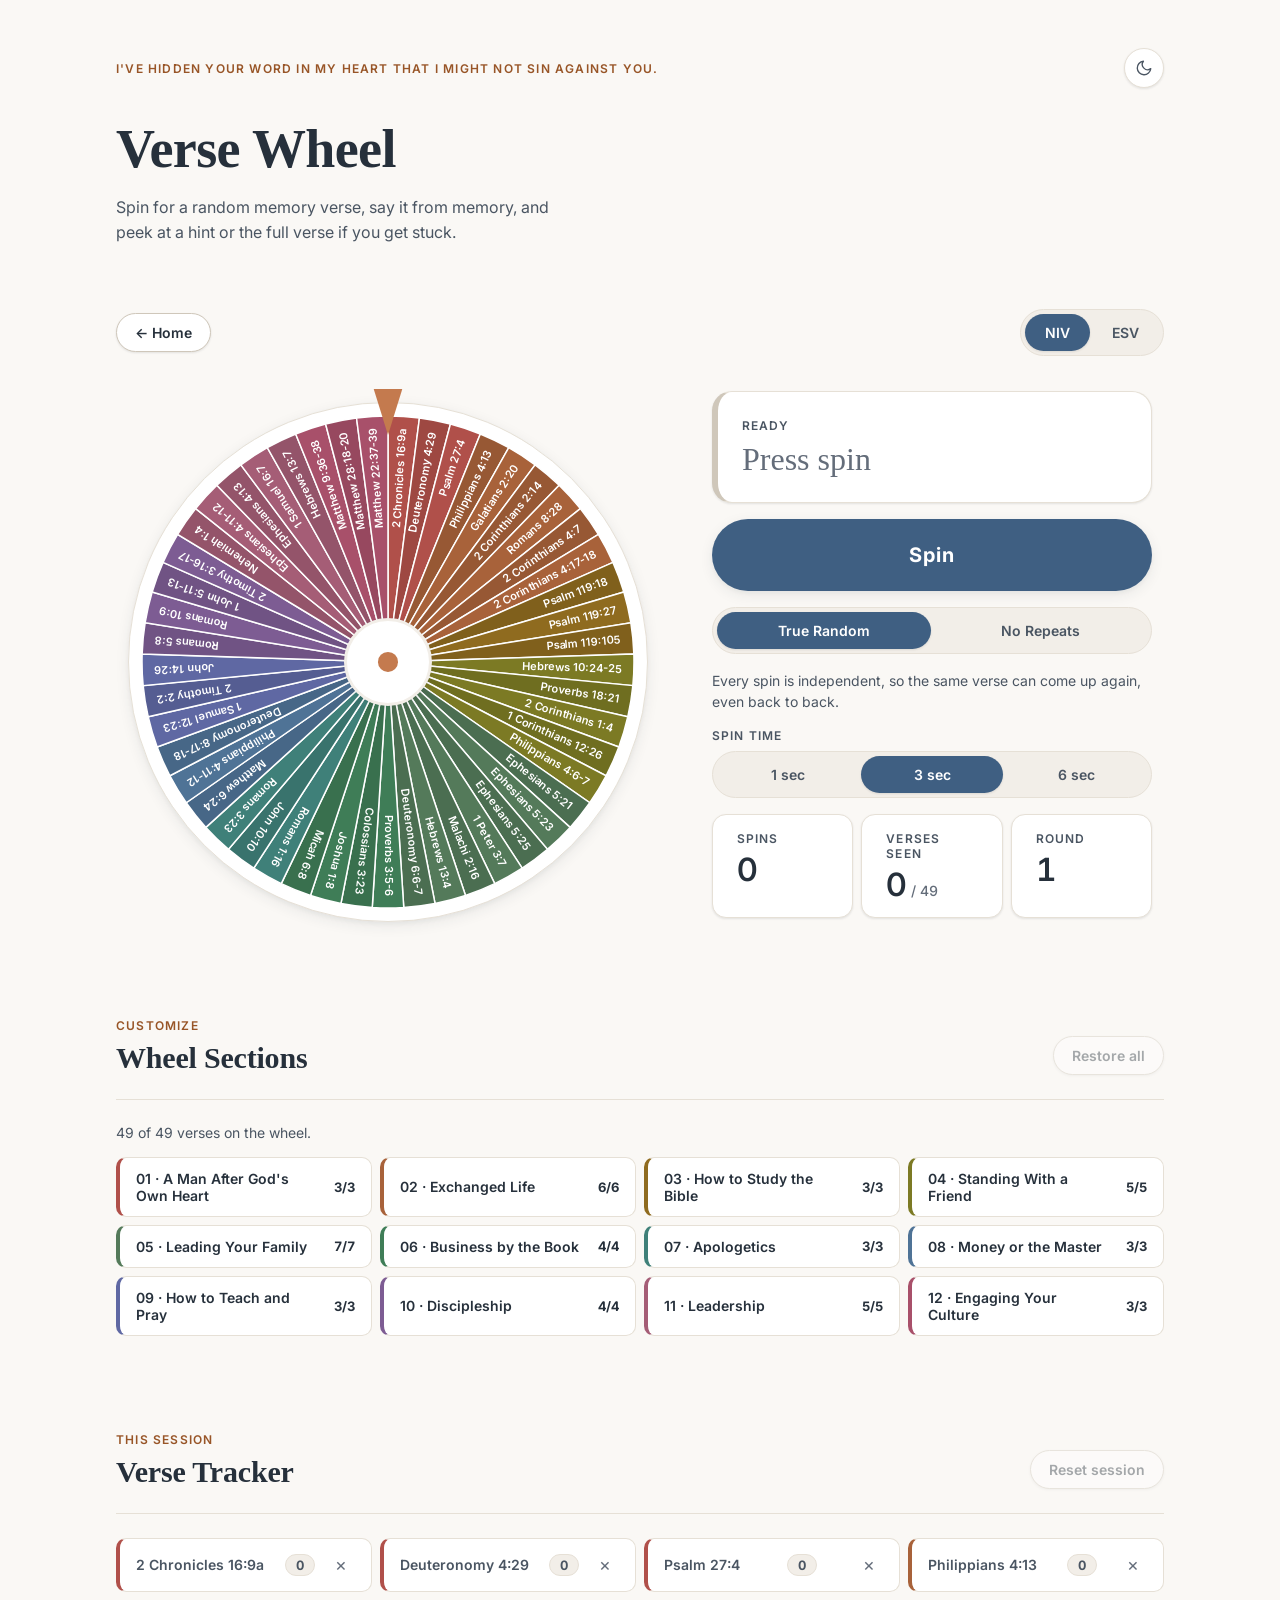
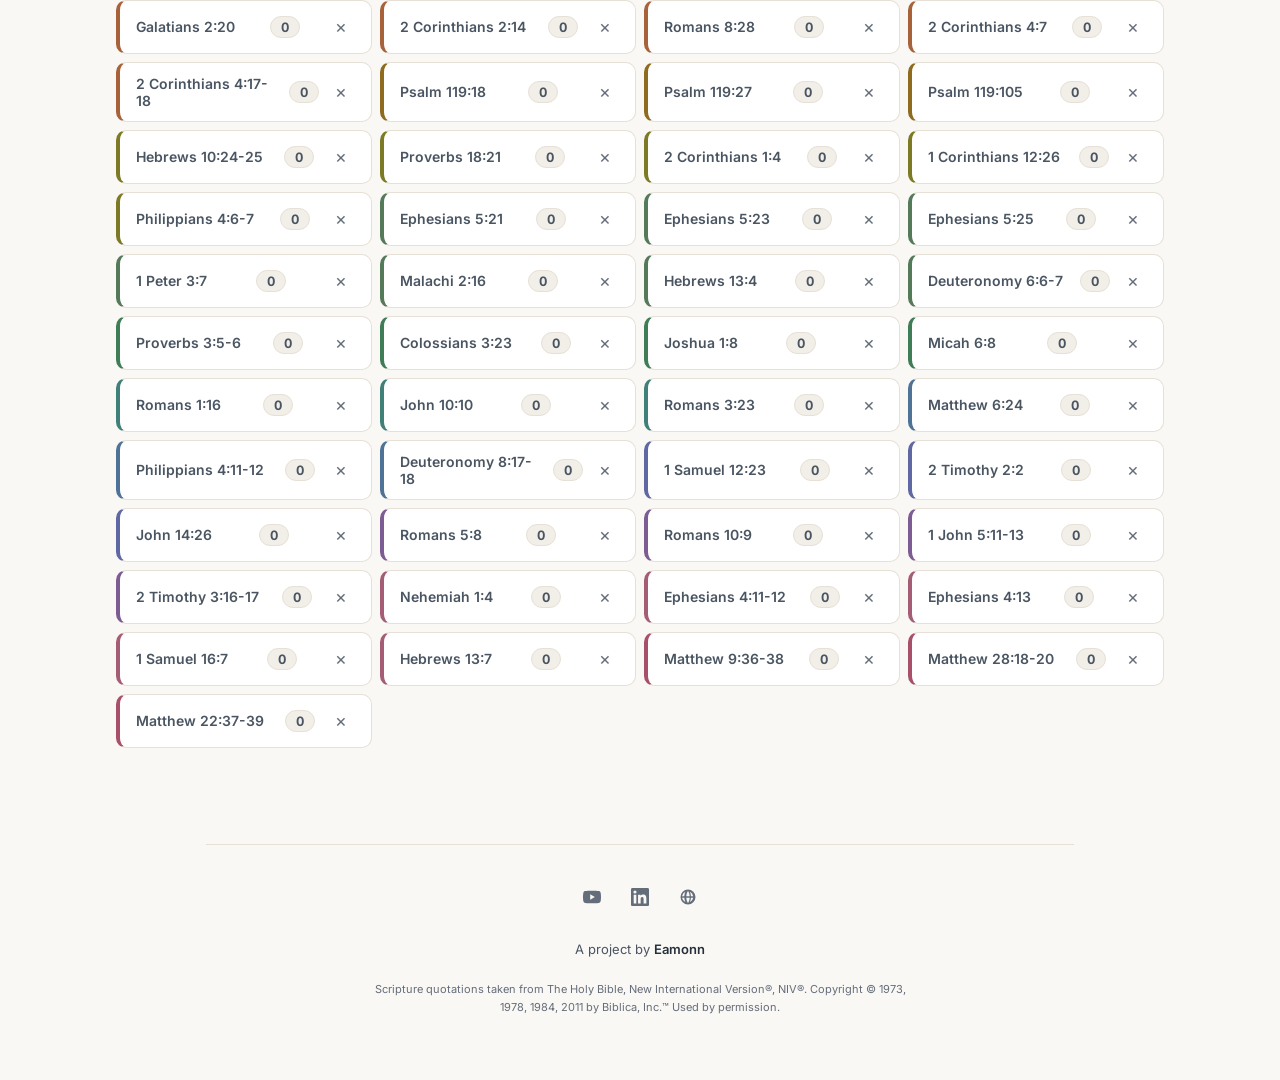
==== commit df817c88: "Fix Reset session button: bind to the right element The script selected the first .reset-btn, which " ====
--- a/verse-wheel/index.html
+++ b/verse-wheel/index.html
@@ -145,7 +145,7 @@
         <div class="section-label">This session</div>
         <h2 class="section-head" id="tracker-title">Verse Tracker</h2>
       </div>
-      <button type="button" class="reset-btn">Reset session</button>
+      <button type="button" class="reset-btn session-reset-btn">Reset session</button>
     </div>
     <ul class="chip-grid"><!-- rendered by wheel.js --></ul>
   </section>
--- a/styles.css
+++ b/styles.css
@@ -181,6 +181,7 @@
 /* Segmented control */
 .segmented,
 .translation-toggle,
+.display-toggle,
 .view-toggle {
   display: inline-flex;
   gap: 2px;
@@ -191,6 +192,7 @@
 }
 .segmented button,
 .translation-toggle button,
+.display-toggle button,
 .view-toggle button,
 .view-toggle a {
   display: inline-flex;
@@ -207,10 +209,12 @@
 }
 .segmented button:hover,
 .translation-toggle button:hover,
+.display-toggle button:hover,
 .view-toggle button:hover,
 .view-toggle a:hover { color: var(--ink); }
 .segmented button.is-active,
 .translation-toggle button.is-active,
+.display-toggle button.is-active,
 .view-toggle button.is-active {
   background: var(--primary);
   color: var(--on-primary);
@@ -389,6 +393,7 @@
 .all-verses-grid .verse-top { height: 48px; }
 .all-verses-grid .verse-card.is-open .verse-top { height: 14px; }
 
+.verse-head { display: block; width: 100%; }
 .verse-top {
   height: 84px;
   transition: height 0.36s var(--ease-out);
@@ -422,17 +427,30 @@
 .verse-card.is-open .verse-text-inner { grid-template-rows: minmax(0, 1fr); }
 .verse-text-inner > .verse-text { min-height: 0; overflow: hidden; }
 .verse-text {
+  display: flex;
+  flex-direction: column;
+  gap: var(--sp-xs);
   padding: var(--sp-sm);
+  border-top: 1px solid var(--hairline);
+}
+.verse-body {
   font-family: var(--serif);
   font-size: 17px;
   line-height: 1.65;
   color: var(--body);
-  border-top: 1px solid var(--hairline);
-}
-.verse-text .niv,
-.verse-text .esv { display: block; }
-body[data-translation="NIV"] .verse-text .esv { display: none; }
-body[data-translation="ESV"] .verse-text .niv { display: none; }
+}
+.verse-body span { display: none; }
+body[data-translation="NIV"] .verse-card:not(.is-full) .verse-body .niv.h,
+body[data-translation="NIV"] .verse-card.is-full .verse-body .niv.f,
+body[data-translation="ESV"] .verse-card:not(.is-full) .verse-body .esv.h,
+body[data-translation="ESV"] .verse-card.is-full .verse-body .esv.f { display: block; }
+
+.toolbar-toggles { display: flex; align-items: center; gap: var(--sp-xs); flex-wrap: wrap; }
+
+/* Popup nav */
+.pop-actions { align-items: center; justify-content: space-between; }
+.pop-nav { display: inline-flex; align-items: center; gap: var(--sp-xs); }
+.pop-pos { font-size: 14px; font-weight: 600; color: var(--body); font-variant-numeric: tabular-nums; min-width: 6ch; text-align: center; }
 
 /* ===== FOOTER ===== */
 footer {
@@ -469,6 +487,129 @@
   line-height: 1.6;
   color: var(--muted);
 }
+
+/* ===== RESULT DIALOG ===== */
+.result {
+  border: none;
+  background: transparent;
+  color: var(--ink);
+  width: 100%;
+  height: 100%;
+  max-width: none;
+  max-height: none;
+  padding: var(--sp-sm);
+  overflow-y: auto;
+}
+.result[open] { display: flex; }
+.result::backdrop {
+  background: var(--overlay);
+  backdrop-filter: blur(3px);
+  opacity: 0;
+  transition: opacity 0.25s var(--ease-out);
+}
+.result.is-in::backdrop { opacity: 1; }
+
+.result-card {
+  --accent: var(--primary);
+  width: 100%;
+  max-width: 640px;
+  margin: auto;
+  overflow: hidden;
+  background: var(--surface);
+  border: 1px solid var(--hairline);
+  border-radius: var(--r-xl);
+  box-shadow: var(--shadow-lg);
+  opacity: 0;
+  transform: translateY(20px) scale(0.97);
+  transition: opacity 0.26s var(--ease-out), transform 0.38s var(--ease-out);
+}
+.result.is-in .result-card { opacity: 1; transform: none; }
+
+.result-top {
+  height: 72px;
+  background: linear-gradient(135deg, var(--accent), color-mix(in srgb, var(--accent) 62%, white));
+  position: relative;
+}
+.result-top::after { left: var(--sp-lg); bottom: 14px; width: 28px; }
+.result-body { padding: var(--sp-lg); }
+.result-eyebrow {
+  font-size: 12px;
+  font-weight: 600;
+  letter-spacing: 1.2px;
+  text-transform: uppercase;
+  color: var(--clay-text);
+  margin-bottom: var(--sp-xs);
+}
+.result-refrow {
+  display: flex;
+  align-items: center;
+  flex-wrap: wrap;
+  gap: var(--sp-xs) var(--sp-sm);
+}
+.result-ref {
+  font-family: var(--serif);
+  font-size: clamp(30px, 6vw, 44px);
+  font-weight: 600;
+  line-height: 1.1;
+  letter-spacing: -0.4px;
+}
+.reveal-btns { display: flex; flex-wrap: wrap; gap: var(--sp-xxs); }
+.hint-btn {
+  padding: 10px 18px;
+  font-size: 14px;
+  font-weight: 600;
+  white-space: nowrap;
+  background: var(--surface);
+  border: 1px solid var(--hairline-strong);
+  border-radius: var(--r-pill);
+  box-shadow: var(--shadow-sm);
+  transition: border-color 0.15s var(--ease-out), color 0.15s var(--ease-out), background 0.15s var(--ease-out);
+}
+.hint-btn:hover { border-color: var(--primary); color: var(--primary-text); }
+.hint-btn[aria-expanded="true"] { background: var(--primary); border-color: var(--primary); color: var(--on-primary); box-shadow: none; }
+
+.hint {
+  display: grid;
+  grid-template-rows: minmax(0, 0fr);
+  transition: grid-template-rows 0.36s var(--ease-out);
+}
+.hint.is-open { grid-template-rows: minmax(0, 1fr); }
+.hint-inner { min-height: 0; overflow: hidden; }
+.hint-body {
+  margin-top: var(--sp-sm);
+  padding-top: var(--sp-sm);
+  border-top: 1px solid var(--hairline);
+}
+.hint-label { margin-bottom: var(--sp-xxs); }
+.hint-text {
+  font-family: var(--serif);
+  font-size: clamp(21px, 3.6vw, 28px);
+  line-height: 1.35;
+}
+.hint.is-verse .hint-text { font-size: clamp(18px, 2.6vw, 22px); line-height: 1.6; }
+.result-count { margin-top: var(--sp-md); font-size: 13px; color: var(--muted); }
+.result-actions {
+  display: flex;
+  gap: var(--sp-xs);
+  margin-top: var(--sp-sm);
+  flex-wrap: wrap;
+}
+.btn {
+  flex: 1 1 180px;
+  padding: 14px var(--sp-sm);
+  font-size: 14px;
+  font-weight: 600;
+  text-align: center;
+  border-radius: var(--r-pill);
+  border: 1px solid var(--hairline-strong);
+  background: var(--surface);
+  box-shadow: var(--shadow-sm);
+  transition: border-color 0.15s var(--ease-out), color 0.15s var(--ease-out), background 0.15s var(--ease-out);
+}
+.btn-ghost:hover { border-color: var(--primary); color: var(--primary-text); }
+.btn-solid { background: var(--primary); border-color: var(--primary); color: var(--on-primary); box-shadow: var(--shadow-md); }
+.btn-solid:hover { background: var(--primary-hover); border-color: var(--primary-hover); }
+
 
 /* ===== RESPONSIVE ===== */
 @media (max-width: 720px) {
@@ -498,3 +639,5 @@
   ::view-transition-old(*),
   ::view-transition-new(*) { animation: none !important; }
 }
+
+.verse-text .hint-btn { padding: 8px 12px; font-size: 13px; }
--- a/verse-wheel/wheel.css
+++ b/verse-wheel/wheel.css
@@ -277,128 +277,6 @@
   100% { transform: scale(1); }
 }
 
-/* ===== RESULT DIALOG ===== */
-.result {
-  border: none;
-  background: transparent;
-  color: var(--ink);
-  width: 100%;
-  height: 100%;
-  max-width: none;
-  max-height: none;
-  padding: var(--sp-sm);
-  overflow-y: auto;
-}
-.result[open] { display: flex; }
-.result::backdrop {
-  background: var(--overlay);
-  backdrop-filter: blur(3px);
-  opacity: 0;
-  transition: opacity 0.25s var(--ease-out);
-}
-.result.is-in::backdrop { opacity: 1; }
-
-.result-card {
-  --accent: var(--primary);
-  width: 100%;
-  max-width: 640px;
-  margin: auto;
-  overflow: hidden;
-  background: var(--surface);
-  border: 1px solid var(--hairline);
-  border-radius: var(--r-xl);
-  box-shadow: var(--shadow-lg);
-  opacity: 0;
-  transform: translateY(20px) scale(0.97);
-  transition: opacity 0.26s var(--ease-out), transform 0.38s var(--ease-out);
-}
-.result.is-in .result-card { opacity: 1; transform: none; }
-
-.result-top {
-  height: 72px;
-  background: linear-gradient(135deg, var(--accent), color-mix(in srgb, var(--accent) 62%, white));
-  position: relative;
-}
-.result-top::after { left: var(--sp-lg); bottom: 14px; width: 28px; }
-.result-body { padding: var(--sp-lg); }
-.result-eyebrow {
-  font-size: 12px;
-  font-weight: 600;
-  letter-spacing: 1.2px;
-  text-transform: uppercase;
-  color: var(--clay-text);
-  margin-bottom: var(--sp-xs);
-}
-.result-refrow {
-  display: flex;
-  align-items: center;
-  flex-wrap: wrap;
-  gap: var(--sp-xs) var(--sp-sm);
-}
-.result-ref {
-  font-family: var(--serif);
-  font-size: clamp(30px, 6vw, 44px);
-  font-weight: 600;
-  line-height: 1.1;
-  letter-spacing: -0.4px;
-}
-.reveal-btns { display: flex; flex-wrap: wrap; gap: var(--sp-xxs); }
-.hint-btn {
-  padding: 10px 18px;
-  font-size: 14px;
-  font-weight: 600;
-  white-space: nowrap;
-  background: var(--surface);
-  border: 1px solid var(--hairline-strong);
-  border-radius: var(--r-pill);
-  box-shadow: var(--shadow-sm);
-  transition: border-color 0.15s var(--ease-out), color 0.15s var(--ease-out), background 0.15s var(--ease-out);
-}
-.hint-btn:hover { border-color: var(--primary); color: var(--primary-text); }
-.hint-btn[aria-expanded="true"] { background: var(--primary); border-color: var(--primary); color: var(--on-primary); box-shadow: none; }
-
-.hint {
-  display: grid;
-  grid-template-rows: minmax(0, 0fr);
-  transition: grid-template-rows 0.36s var(--ease-out);
-}
-.hint.is-open { grid-template-rows: minmax(0, 1fr); }
-.hint-inner { min-height: 0; overflow: hidden; }
-.hint-body {
-  margin-top: var(--sp-sm);
-  padding-top: var(--sp-sm);
-  border-top: 1px solid var(--hairline);
-}
-.hint-label { margin-bottom: var(--sp-xxs); }
-.hint-text {
-  font-family: var(--serif);
-  font-size: clamp(21px, 3.6vw, 28px);
-  line-height: 1.35;
-}
-.hint.is-verse .hint-text { font-size: clamp(18px, 2.6vw, 22px); line-height: 1.6; }
-.result-count { margin-top: var(--sp-md); font-size: 13px; color: var(--muted); }
-.result-actions {
-  display: flex;
-  gap: var(--sp-xs);
-  margin-top: var(--sp-sm);
-  flex-wrap: wrap;
-}
-.btn {
-  flex: 1 1 180px;
-  padding: 14px var(--sp-sm);
-  font-size: 14px;
-  font-weight: 600;
-  text-align: center;
-  border-radius: var(--r-pill);
-  border: 1px solid var(--hairline-strong);
-  background: var(--surface);
-  box-shadow: var(--shadow-sm);
-  transition: border-color 0.15s var(--ease-out), color 0.15s var(--ease-out), background 0.15s var(--ease-out);
-}
-.btn-ghost:hover { border-color: var(--primary); color: var(--primary-text); }
-.btn-solid { background: var(--primary); border-color: var(--primary); color: var(--on-primary); box-shadow: var(--shadow-md); }
-.btn-solid:hover { background: var(--primary-hover); border-color: var(--primary-hover); }
-
 /* ===== RESPONSIVE ===== */
 @media (min-width: 1000px) {
   .stage {
